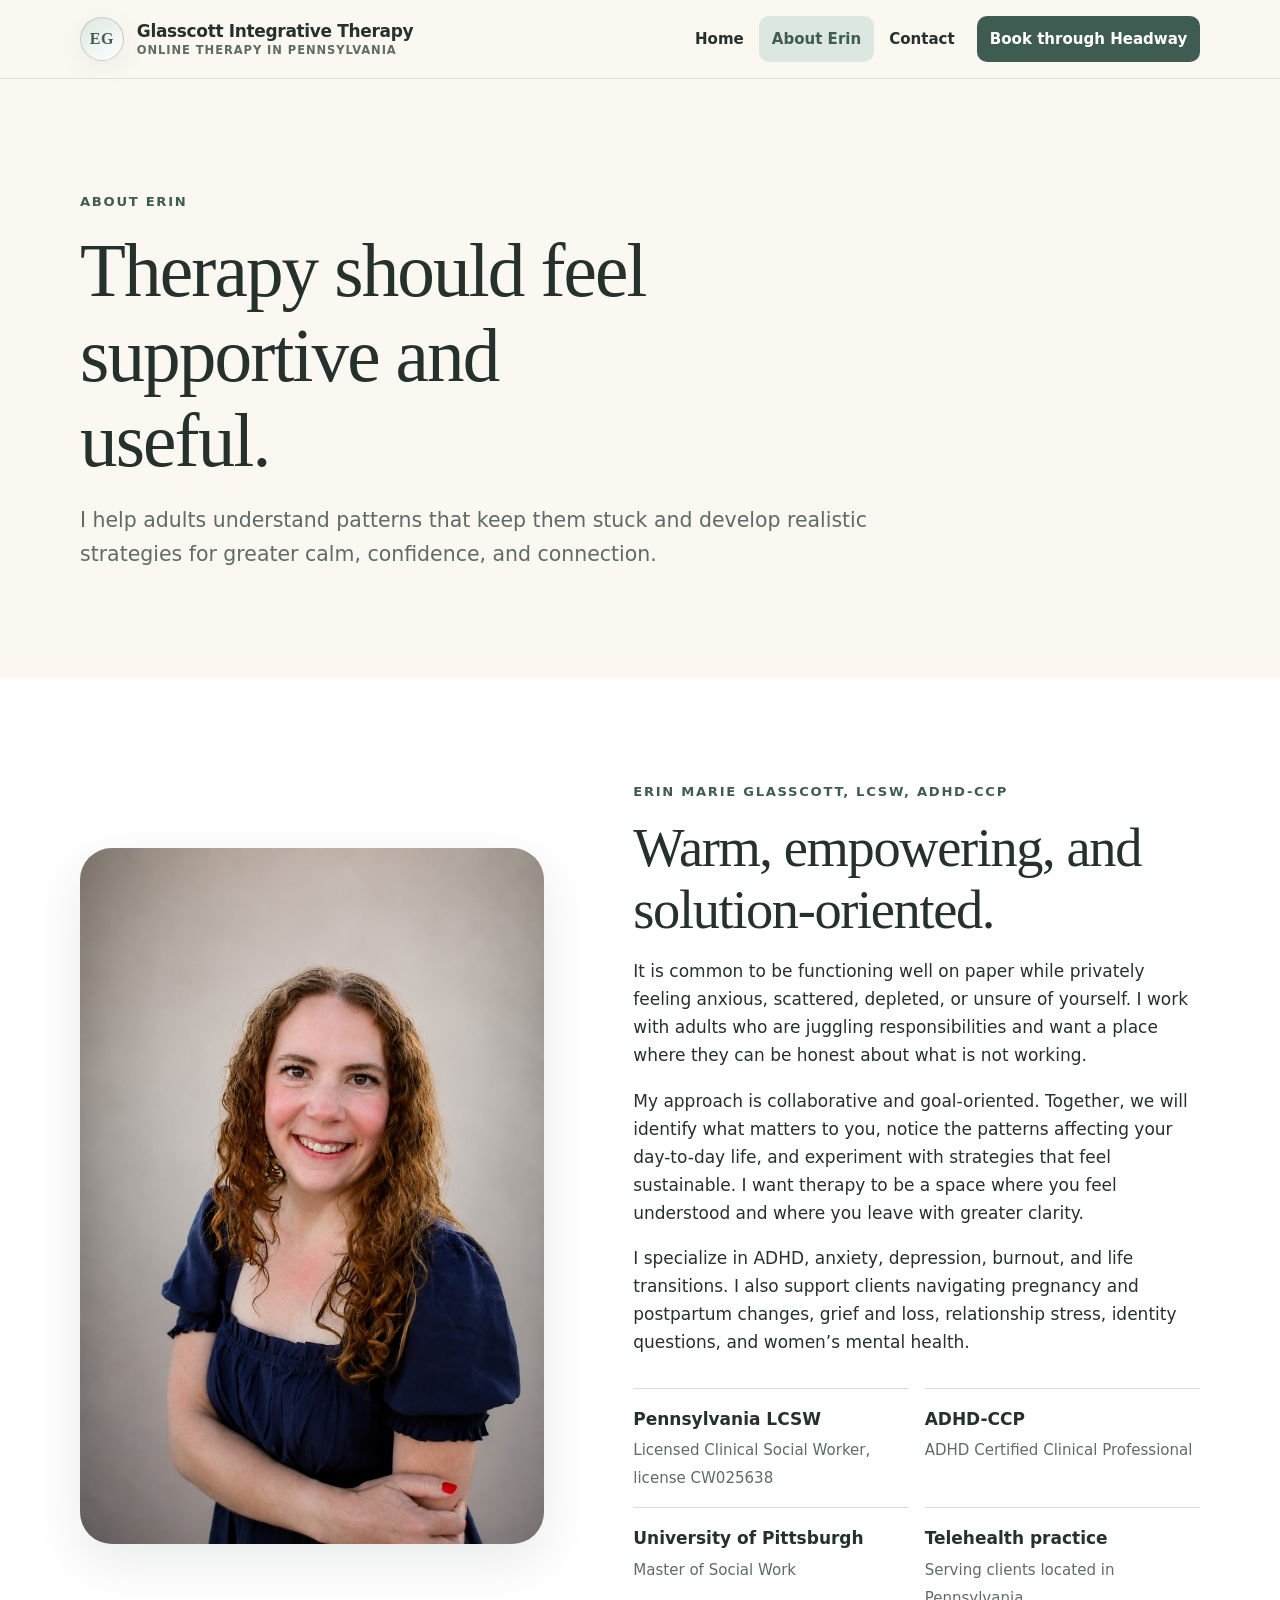
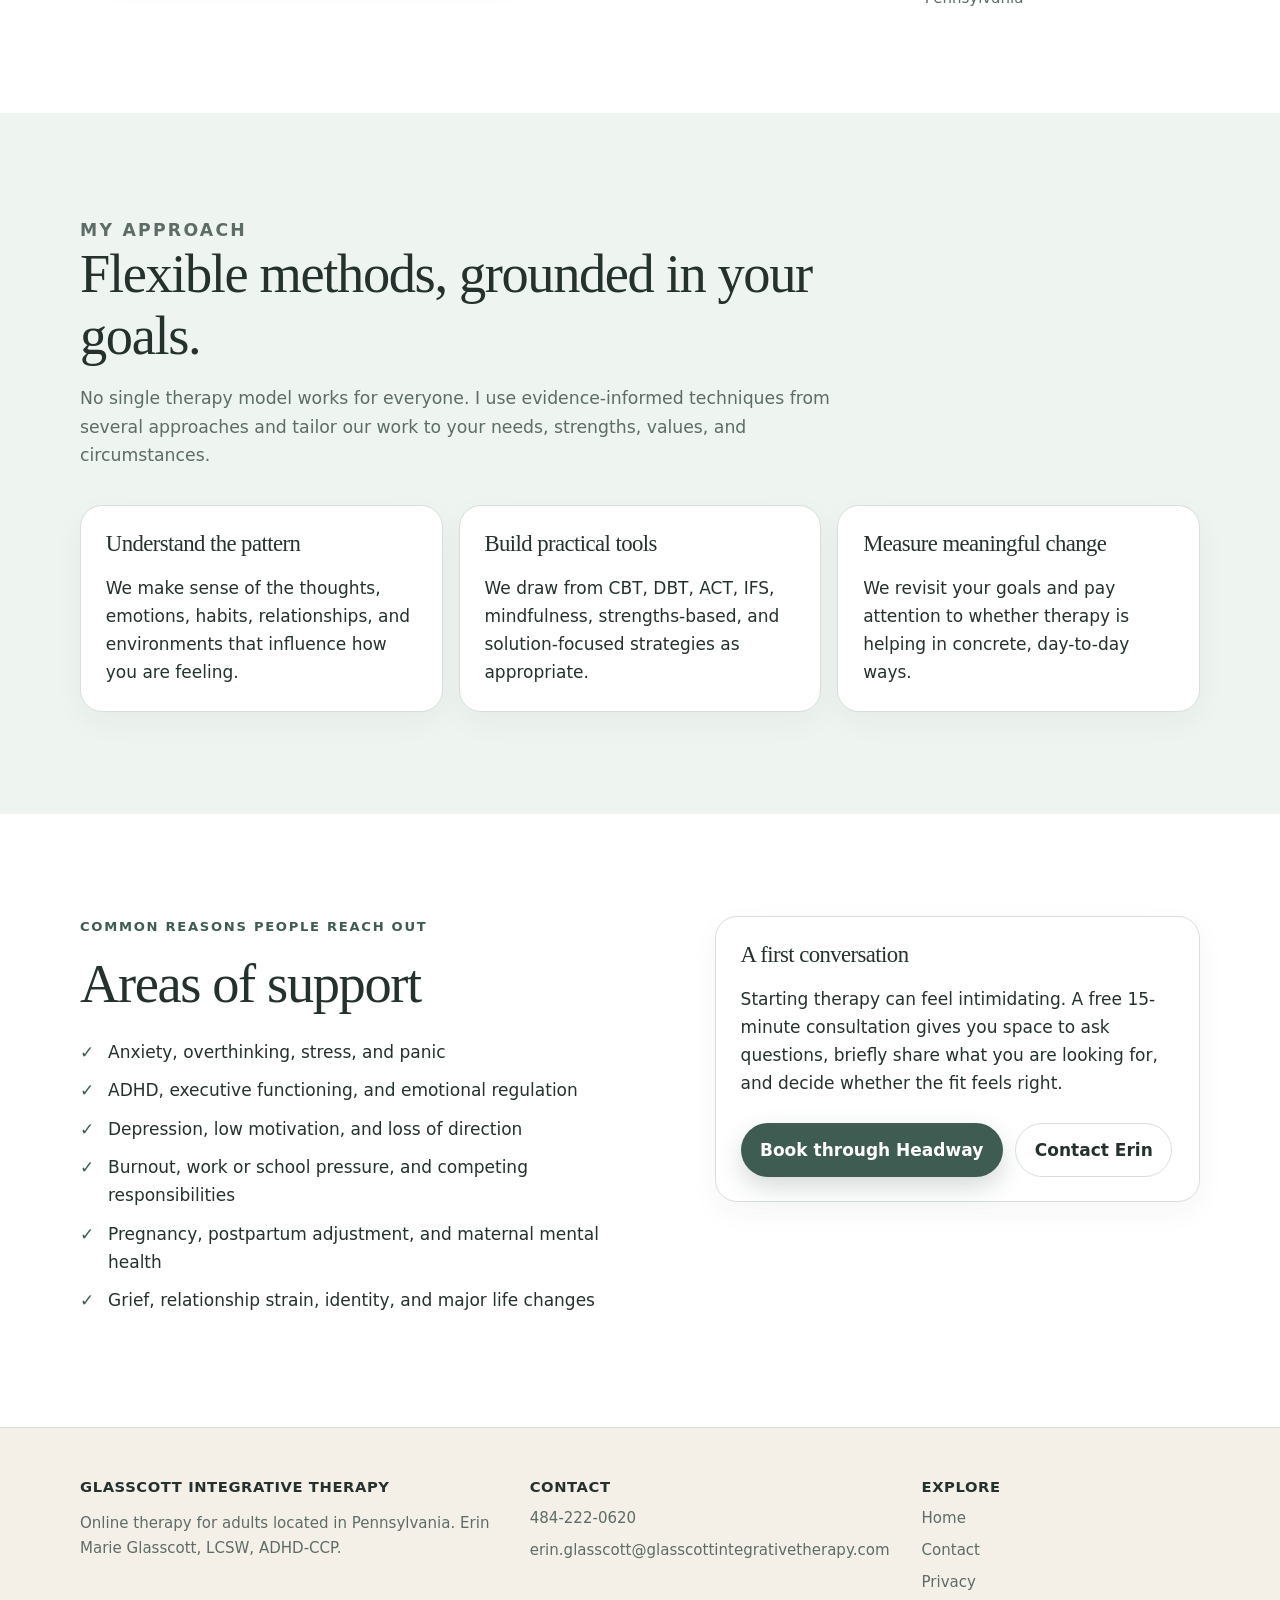
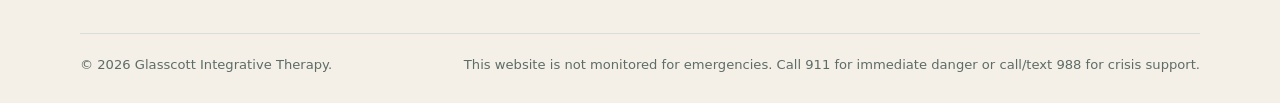
==== about.html @ 0ad933f8 "Add headshot to About page" ====
<!doctype html>
<html lang="en">
<head>
  <meta charset="utf-8">
  <meta name="viewport" content="width=device-width, initial-scale=1">
  <title>About Erin Glasscott, LCSW | Glasscott Integrative Therapy</title>
  <meta name="description" content="Learn about Erin Marie Glasscott, LCSW, ADHD-CCP, and her warm, collaborative approach to online therapy for adults in Pennsylvania.">
  <meta name="theme-color" content="#3f5c52">
  <link rel="canonical" href="https://glasscottintegrativetherapy.com/about.html">
  <link rel="icon" href="favicon.svg" type="image/svg+xml">
  <link rel="stylesheet" href="styles.css">
</head>
<body>
  <a class="skip-link" href="#main">Skip to main content</a>

  <header class="site-header">
    <div class="container nav-wrap">
      <a class="brand" href="index.html" aria-label="Glasscott Integrative Therapy home">
        <span class="brand-mark" aria-hidden="true">EG</span>
        <span class="brand-text">Glasscott Integrative Therapy<small>Online therapy in Pennsylvania</small></span>
      </a>
      <button class="nav-toggle" type="button" aria-expanded="false" aria-controls="site-nav">Menu</button>
      <nav class="site-nav" id="site-nav" aria-label="Main navigation">
        <a href="index.html">Home</a>
        <a href="about.html" aria-current="page">About Erin</a>
        <a href="contact.html">Contact</a>
        <a class="nav-cta" href="https://care.headway.co/providers/erin-glasscott" target="_blank" rel="noopener">Book through Headway</a>
      </nav>
    </div>
  </header>

  <main id="main">
    <section class="page-hero">
      <div class="container">
        <p class="eyebrow">About Erin</p>
        <h1>Therapy should feel supportive and useful.</h1>
        <p class="lead">I help adults understand patterns that keep them stuck and develop realistic strategies for greater calm, confidence, and connection.</p>
      </div>
    </section>

    <section class="section section-white">
      <div class="container split">
        <div class="portrait-placeholder">
  <img src="erin-headshot.jpg" alt="Erin Glasscott, licensed clinical social worker">
</div>
        <div class="bio-copy">
          <p class="eyebrow">Erin Marie Glasscott, LCSW, ADHD-CCP</p>
          <h2>Warm, empowering, and solution-oriented.</h2>
          <p>It is common to be functioning well on paper while privately feeling anxious, scattered, depleted, or unsure of yourself. I work with adults who are juggling responsibilities and want a place where they can be honest about what is not working.</p>
          <p>My approach is collaborative and goal-oriented. Together, we will identify what matters to you, notice the patterns affecting your day-to-day life, and experiment with strategies that feel sustainable. I want therapy to be a space where you feel understood and where you leave with greater clarity.</p>
          <p>I specialize in ADHD, anxiety, depression, burnout, and life transitions. I also support clients navigating pregnancy and postpartum changes, grief and loss, relationship stress, identity questions, and women’s mental health.</p>

          <div class="credentials" aria-label="Credentials">
            <div class="credential">
              <strong>Pennsylvania LCSW</strong>
              <span>Licensed Clinical Social Worker, license CW025638</span>
            </div>
            <div class="credential">
              <strong>ADHD-CCP</strong>
              <span>ADHD Certified Clinical Professional</span>
            </div>
            <div class="credential">
              <strong>University of Pittsburgh</strong>
              <span>Master of Social Work</span>
            </div>
            <div class="credential">
              <strong>Telehealth practice</strong>
              <span>Serving clients located in Pennsylvania</span>
            </div>
          </div>
        </div>
      </div>
    </section>

    <section class="section section-sage">
      <div class="container">
        <div class="section-heading">
          <p class="eyebrow">My approach</p>
          <h2>Flexible methods, grounded in your goals.</h2>
          <p>No single therapy model works for everyone. I use evidence-informed techniques from several approaches and tailor our work to your needs, strengths, values, and circumstances.</p>
        </div>
        <div class="card-grid">
          <article class="card">
            <h3>Understand the pattern</h3>
            <p>We make sense of the thoughts, emotions, habits, relationships, and environments that influence how you are feeling.</p>
          </article>
          <article class="card">
            <h3>Build practical tools</h3>
            <p>We draw from CBT, DBT, ACT, IFS, mindfulness, strengths-based, and solution-focused strategies as appropriate.</p>
          </article>
          <article class="card">
            <h3>Measure meaningful change</h3>
            <p>We revisit your goals and pay attention to whether therapy is helping in concrete, day-to-day ways.</p>
          </article>
        </div>
      </div>
    </section>

    <section class="section section-white">
      <div class="container contact-grid">
        <div>
          <p class="eyebrow">Common reasons people reach out</p>
          <h2>Areas of support</h2>
          <ul class="check-list">
            <li>Anxiety, overthinking, stress, and panic</li>
            <li>ADHD, executive functioning, and emotional regulation</li>
            <li>Depression, low motivation, and loss of direction</li>
            <li>Burnout, work or school pressure, and competing responsibilities</li>
            <li>Pregnancy, postpartum adjustment, and maternal mental health</li>
            <li>Grief, relationship strain, identity, and major life changes</li>
          </ul>
        </div>
        <div class="card">
          <h3>A first conversation</h3>
          <p>Starting therapy can feel intimidating. A free 15-minute consultation gives you space to ask questions, briefly share what you are looking for, and decide whether the fit feels right.</p>
          <div class="button-row">
            <a class="button button-primary" href="https://care.headway.co/providers/erin-glasscott" target="_blank" rel="noopener">Book through Headway</a>
            <a class="button button-secondary" href="contact.html">Contact Erin</a>
          </div>
        </div>
      </div>
    </section>
  </main>

  <footer class="site-footer">
    <div class="container">
      <div class="footer-grid">
        <div>
          <h2>Glasscott Integrative Therapy</h2>
          <p>Online therapy for adults located in Pennsylvania. Erin Marie Glasscott, LCSW, ADHD-CCP.</p>
        </div>
        <div>
          <h3>Contact</h3>
          <div class="footer-links">
            <a href="tel:+14842220620">484-222-0620</a>
            <a href="mailto:erin.glasscott@glasscottintegrativetherapy.com">erin.glasscott@glasscottintegrativetherapy.com</a>
          </div>
        </div>
        <div>
          <h3>Explore</h3>
          <div class="footer-links">
            <a href="index.html">Home</a>
            <a href="contact.html">Contact</a>
            <a href="privacy.html">Privacy</a>
          </div>
        </div>
      </div>
      <div class="footer-bottom">
        <span>© <span data-current-year></span> Glasscott Integrative Therapy.</span>
        <span>This website is not monitored for emergencies. Call 911 for immediate danger or call/text 988 for crisis support.</span>
      </div>
    </div>
  </footer>

  <script src="script.js"></script>
</body>
</html>
---- styles.css ----
:root {
  --ink: #24312d;
  --muted: #5d6c66;
  --sage: #5e786e;
  --sage-dark: #3f5c52;
  --sage-light: #dce7e1;
  --cream: #fbf8f1;
  --paper: #ffffff;
  --sand: #e9dfcf;
  --gold: #a57a45;
  --line: #d8dfdb;
  --shadow: 0 18px 50px rgba(36, 49, 45, 0.10);
  --radius: 22px;
  --max-width: 1120px;
}

* {
  box-sizing: border-box;
}

html {
  scroll-behavior: smooth;
}

body {
  margin: 0;
  color: var(--ink);
  background: var(--cream);
  font-family: Inter, ui-sans-serif, system-ui, -apple-system, BlinkMacSystemFont, "Segoe UI", sans-serif;
  font-size: 17px;
  line-height: 1.65;
}

img {
  display: block;
  max-width: 100%;
}

a {
  color: var(--sage-dark);
  text-underline-offset: 0.2em;
}

a:hover {
  color: var(--gold);
}

button,
a {
  -webkit-tap-highlight-color: transparent;
}

.skip-link {
  position: absolute;
  top: -100px;
  left: 1rem;
  z-index: 1000;
  padding: 0.75rem 1rem;
  border-radius: 10px;
  background: var(--ink);
  color: white;
}

.skip-link:focus {
  top: 1rem;
}

.container {
  width: min(calc(100% - 2rem), var(--max-width));
  margin-inline: auto;
}

.site-header {
  position: sticky;
  top: 0;
  z-index: 50;
  border-bottom: 1px solid rgba(216, 223, 219, 0.9);
  background: rgba(251, 248, 241, 0.94);
  backdrop-filter: blur(14px);
}

.nav-wrap {
  min-height: 78px;
  display: flex;
  align-items: center;
  justify-content: space-between;
  gap: 1rem;
}

.brand {
  display: inline-flex;
  align-items: center;
  gap: 0.8rem;
  color: var(--ink);
  font-weight: 750;
  text-decoration: none;
  letter-spacing: -0.02em;
}

.brand-mark {
  width: 44px;
  height: 44px;
  display: grid;
  place-items: center;
  border: 1px solid rgba(63, 92, 82, 0.25);
  border-radius: 50%;
  background: linear-gradient(145deg, var(--sage-light), var(--paper));
  color: var(--sage-dark);
  font-family: Georgia, "Times New Roman", serif;
  font-size: 1rem;
  letter-spacing: 0.04em;
  box-shadow: 0 7px 24px rgba(63, 92, 82, 0.08);
}

.brand-text {
  line-height: 1.12;
}

.brand-text small {
  display: block;
  margin-top: 0.18rem;
  color: var(--muted);
  font-size: 0.72rem;
  font-weight: 600;
  letter-spacing: 0.08em;
  text-transform: uppercase;
}

.nav-toggle {
  display: none;
  border: 1px solid var(--line);
  border-radius: 12px;
  padding: 0.55rem 0.75rem;
  background: var(--paper);
  color: var(--ink);
  font: inherit;
  font-weight: 700;
  cursor: pointer;
}

.site-nav {
  display: flex;
  align-items: center;
  gap: 0.15rem;
}

.site-nav a {
  padding: 0.65rem 0.8rem;
  border-radius: 10px;
  color: var(--ink);
  font-size: 0.94rem;
  font-weight: 700;
  text-decoration: none;
}

.site-nav a:hover,
.site-nav a[aria-current="page"] {
  background: var(--sage-light);
  color: var(--sage-dark);
}

.site-nav .nav-cta {
  margin-left: 0.45rem;
  background: var(--sage-dark);
  color: white;
}

.site-nav .nav-cta:hover {
  background: var(--ink);
  color: white;
}

.hero {
  position: relative;
  overflow: hidden;
  padding: clamp(4.5rem, 10vw, 8rem) 0;
}

.hero::before,
.hero::after {
  content: "";
  position: absolute;
  border-radius: 999px;
  filter: blur(4px);
  pointer-events: none;
}

.hero::before {
  width: 34rem;
  height: 34rem;
  top: -18rem;
  right: -8rem;
  background: rgba(220, 231, 225, 0.82);
}

.hero::after {
  width: 21rem;
  height: 21rem;
  bottom: -12rem;
  left: -10rem;
  background: rgba(233, 223, 207, 0.72);
}

.hero-grid {
  position: relative;
  z-index: 1;
  display: grid;
  grid-template-columns: 1.25fr 0.75fr;
  gap: clamp(2rem, 6vw, 5rem);
  align-items: center;
}

.eyebrow {
  margin: 0 0 1rem;
  color: var(--sage-dark);
  font-size: 0.82rem;
  font-weight: 800;
  letter-spacing: 0.13em;
  text-transform: uppercase;
}

h1,
h2,
h3 {
  margin-top: 0;
  font-family: Georgia, "Times New Roman", serif;
  font-weight: 500;
  line-height: 1.13;
  letter-spacing: -0.025em;
}

h1 {
  margin-bottom: 1.3rem;
  font-size: clamp(2.75rem, 7vw, 5.4rem);
  max-width: 12ch;
}

h2 {
  margin-bottom: 1rem;
  font-size: clamp(2rem, 4.5vw, 3.4rem);
}

h3 {
  margin-bottom: 0.55rem;
  font-size: 1.42rem;
}

.lead {
  max-width: 62ch;
  margin: 0 0 1.65rem;
  color: var(--muted);
  font-size: clamp(1.08rem, 2.1vw, 1.28rem);
}

.button-row {
  display: flex;
  flex-wrap: wrap;
  gap: 0.8rem;
  margin-top: 1.65rem;
}

.button {
  display: inline-flex;
  align-items: center;
  justify-content: center;
  gap: 0.45rem;
  min-height: 48px;
  padding: 0.72rem 1.15rem;
  border: 1px solid transparent;
  border-radius: 999px;
  font-weight: 800;
  text-decoration: none;
  transition: transform 160ms ease, box-shadow 160ms ease, background 160ms ease;
}

.button:hover {
  transform: translateY(-2px);
}

.button-primary {
  background: var(--sage-dark);
  color: white;
  box-shadow: 0 10px 24px rgba(63, 92, 82, 0.22);
}

.button-primary:hover {
  background: var(--ink);
  color: white;
}

.button-secondary {
  border-color: var(--line);
  background: var(--paper);
  color: var(--ink);
}

.button-secondary:hover {
  border-color: var(--sage);
  color: var(--sage-dark);
  box-shadow: 0 10px 25px rgba(36, 49, 45, 0.08);
}

.hero-card {
  position: relative;
  min-height: 440px;
  display: grid;
  align-content: end;
  overflow: hidden;
  border: 1px solid rgba(94, 120, 110, 0.18);
  border-radius: 34px;
  padding: 2rem;
  background:
    radial-gradient(circle at 72% 24%, rgba(255,255,255,0.92) 0 8%, transparent 9%),
    radial-gradient(circle at 24% 30%, rgba(255,255,255,0.7) 0 4%, transparent 5%),
    linear-gradient(155deg, #dce7e1 0%, #f5f0e6 60%, #e2d3bf 100%);
  box-shadow: var(--shadow);
}

.hero-card::before {
  content: "";
  position: absolute;
  width: 220px;
  height: 340px;
  right: -35px;
  bottom: -32px;
  border: 2px solid rgba(63, 92, 82, 0.30);
  border-radius: 55% 45% 50% 50% / 40% 60% 40% 60%;
  transform: rotate(-13deg);
}

.hero-card::after {
  content: "";
  position: absolute;
  width: 120px;
  height: 260px;
  right: 54px;
  bottom: -45px;
  border-left: 3px solid rgba(63, 92, 82, 0.36);
  border-radius: 50%;
  transform: rotate(20deg);
}

.hero-card-content {
  position: relative;
  z-index: 1;
  max-width: 23rem;
  border: 1px solid rgba(255,255,255,0.58);
  border-radius: 18px;
  padding: 1.25rem;
  background: rgba(255,255,255,0.76);
  backdrop-filter: blur(12px);
}

.hero-card-content strong {
  display: block;
  margin-bottom: 0.25rem;
  font-family: Georgia, "Times New Roman", serif;
  font-size: 1.42rem;
  font-weight: 500;
}

.hero-card-content span {
  color: var(--muted);
}

.trust-strip {
  border-block: 1px solid var(--line);
  background: var(--paper);
}

.trust-grid {
  display: grid;
  grid-template-columns: repeat(4, 1fr);
}

.trust-item {
  padding: 1.4rem 1rem;
  text-align: center;
}

.trust-item + .trust-item {
  border-left: 1px solid var(--line);
}

.trust-item strong {
  display: block;
  color: var(--sage-dark);
  font-size: 1rem;
}

.trust-item span {
  color: var(--muted);
  font-size: 0.88rem;
}

.section {
  padding: clamp(4.2rem, 8vw, 7rem) 0;
}

.section-white {
  background: var(--paper);
}

.section-sage {
  background: #eef4f0;
}

.section-heading {
  max-width: 760px;
  margin-bottom: 2.2rem;
}

.section-heading p {
  margin-bottom: 0;
  color: var(--muted);
  font-size: 1.08rem;
}

.card-grid {
  display: grid;
  grid-template-columns: repeat(3, 1fr);
  gap: 1rem;
}

.card {
  border: 1px solid var(--line);
  border-radius: var(--radius);
  padding: 1.55rem;
  background: var(--paper);
  box-shadow: 0 10px 30px rgba(36, 49, 45, 0.045);
}

.card p:last-child {
  margin-bottom: 0;
}

.card-number {
  width: 42px;
  height: 42px;
  display: grid;
  place-items: center;
  margin-bottom: 1.15rem;
  border-radius: 50%;
  background: var(--sage-light);
  color: var(--sage-dark);
  font-weight: 900;
}

.split {
  display: grid;
  grid-template-columns: 0.9fr 1.1fr;
  gap: clamp(2rem, 7vw, 6rem);
  align-items: center;
}

.portrait-placeholder {
  min-height: 520px;
  display: grid;
  place-items: center;
  overflow: hidden;
  border-radius: 32px;
  background:
    linear-gradient(135deg, rgba(255,255,255,0.7), transparent 46%),
    linear-gradient(155deg, var(--sage-light), var(--sand));
  box-shadow: var(--shadow);
}

.portrait-monogram {
  width: 190px;
  height: 190px;
  display: grid;
  place-items: center;
  border: 1px solid rgba(63, 92, 82, 0.25);
  border-radius: 50%;
  background: rgba(255,255,255,0.62);
  color: var(--sage-dark);
  font-family: Georgia, "Times New Roman", serif;
  font-size: 4.2rem;
  box-shadow: 0 18px 48px rgba(36,49,45,0.10);
}

.check-list {
  margin: 1.4rem 0 0;
  padding: 0;
  list-style: none;
}

.check-list li {
  position: relative;
  margin: 0.65rem 0;
  padding-left: 1.75rem;
}

.check-list li::before {
  content: "✓";
  position: absolute;
  left: 0;
  top: 0;
  color: var(--sage-dark);
  font-weight: 900;
}

.quote-block {
  border-left: 4px solid var(--gold);
  padding: 0.2rem 0 0.2rem 1.35rem;
  color: var(--ink);
  font-family: Georgia, "Times New Roman", serif;
  font-size: clamp(1.3rem, 2.8vw, 1.85rem);
  line-height: 1.45;
}

.cta-panel {
  display: grid;
  grid-template-columns: 1.2fr 0.8fr;
  gap: 2rem;
  align-items: center;
  border-radius: 32px;
  padding: clamp(2rem, 5vw, 4rem);
  background: var(--sage-dark);
  color: white;
  box-shadow: var(--shadow);
}

.cta-panel h2,
.cta-panel p {
  color: white;
}

.cta-panel p {
  margin-bottom: 0;
  opacity: 0.84;
}

.cta-panel .button-primary {
  background: white;
  color: var(--sage-dark);
}

.cta-panel .button-primary:hover {
  background: var(--cream);
  color: var(--ink);
}

.cta-actions {
  display: flex;
  flex-wrap: wrap;
  justify-content: flex-end;
  gap: 0.75rem;
}

.page-hero {
  padding: clamp(4rem, 9vw, 7rem) 0 clamp(3rem, 7vw, 5rem);
}

.page-hero h1 {
  max-width: 16ch;
  font-size: clamp(2.7rem, 6vw, 4.7rem);
}

.page-hero .lead {
  max-width: 68ch;
}

.bio-copy p {
  margin-top: 0;
}

.credentials {
  display: grid;
  grid-template-columns: repeat(2, 1fr);
  gap: 1rem;
  margin-top: 2rem;
}

.credential {
  border-top: 1px solid var(--line);
  padding-top: 1rem;
}

.credential strong {
  display: block;
  margin-bottom: 0.15rem;
}

.credential span {
  color: var(--muted);
  font-size: 0.94rem;
}

.contact-grid {
  display: grid;
  grid-template-columns: 1fr 0.85fr;
  gap: clamp(1.2rem, 5vw, 4rem);
  align-items: start;
}

.contact-card {
  border: 1px solid var(--line);
  border-radius: 28px;
  padding: clamp(1.4rem, 4vw, 2.5rem);
  background: var(--paper);
  box-shadow: var(--shadow);
}

.contact-method {
  display: grid;
  grid-template-columns: 46px 1fr;
  gap: 0.9rem;
  align-items: start;
  padding: 1.1rem 0;
}

.contact-method + .contact-method {
  border-top: 1px solid var(--line);
}

.contact-icon {
  width: 46px;
  height: 46px;
  display: grid;
  place-items: center;
  border-radius: 50%;
  background: var(--sage-light);
  color: var(--sage-dark);
  font-weight: 900;
}

.contact-method h3 {
  margin-bottom: 0.15rem;
  font-family: inherit;
  font-size: 1.06rem;
  font-weight: 850;
  letter-spacing: 0;
}

.contact-method p {
  margin: 0;
  color: var(--muted);
}

.notice {
  border: 1px solid #dacbb6;
  border-radius: 18px;
  padding: 1.15rem 1.25rem;
  background: #fffaf1;
}

.notice strong {
  display: block;
  margin-bottom: 0.25rem;
}

.notice p {
  margin: 0;
  color: #665c4e;
}

.faq {
  border-top: 1px solid var(--line);
}

details {
  border-bottom: 1px solid var(--line);
  padding: 1.05rem 0;
}

summary {
  cursor: pointer;
  color: var(--ink);
  font-weight: 800;
}

details p {
  margin: 0.75rem 0 0;
  color: var(--muted);
}

.legal-copy {
  max-width: 780px;
}

.legal-copy h2 {
  margin-top: 2.3rem;
  font-size: 1.8rem;
}

.site-footer {
  border-top: 1px solid var(--line);
  padding: 3.2rem 0 1.7rem;
  background: #f4f0e8;
}

.footer-grid {
  display: grid;
  grid-template-columns: 1.2fr 0.8fr 0.8fr;
  gap: 2rem;
}

.footer-grid h2,
.footer-grid h3 {
  margin-bottom: 0.65rem;
  font-family: inherit;
  font-size: 0.92rem;
  font-weight: 850;
  letter-spacing: 0.04em;
  text-transform: uppercase;
}

.footer-grid p,
.footer-grid a {
  color: var(--muted);
  font-size: 0.94rem;
}

.footer-links {
  display: grid;
  gap: 0.45rem;
}

.footer-links a {
  text-decoration: none;
}

.footer-links a:hover {
  color: var(--sage-dark);
}

.footer-bottom {
  display: flex;
  flex-wrap: wrap;
  justify-content: space-between;
  gap: 1rem;
  margin-top: 2.4rem;
  border-top: 1px solid var(--line);
  padding-top: 1.25rem;
  color: var(--muted);
  font-size: 0.82rem;
}

@media (max-width: 860px) {
  .nav-toggle {
    display: inline-flex;
  }

  .site-nav {
    position: absolute;
    top: calc(100% + 1px);
    left: 0;
    right: 0;
    display: none;
    flex-direction: column;
    align-items: stretch;
    gap: 0.15rem;
    border-bottom: 1px solid var(--line);
    padding: 0.75rem 1rem 1rem;
    background: var(--cream);
    box-shadow: 0 16px 30px rgba(36,49,45,0.08);
  }

  .site-nav.is-open {
    display: flex;
  }

  .site-nav a {
    text-align: center;
  }

  .site-nav .nav-cta {
    margin-left: 0;
  }

  .hero-grid,
  .split,
  .contact-grid,
  .cta-panel,
  .footer-grid {
    grid-template-columns: 1fr;
  }

  .hero-card {
    min-height: 360px;
  }

  .card-grid {
    grid-template-columns: 1fr;
  }

  .trust-grid {
    grid-template-columns: repeat(2, 1fr);
  }

  .trust-item:nth-child(3) {
    border-left: 0;
    border-top: 1px solid var(--line);
  }

  .trust-item:nth-child(4) {
    border-top: 1px solid var(--line);
  }

  .cta-actions {
    justify-content: flex-start;
  }
}

@media (max-width: 560px) {
  body {
    font-size: 16px;
  }

  .brand-text {
    font-size: 0.88rem;
  }

  .brand-text small {
    font-size: 0.64rem;
  }

  .hero {
    padding-top: 3.5rem;
  }

  .hero-card {
    min-height: 310px;
    padding: 1.15rem;
  }

  .credentials,
  .trust-grid {
    grid-template-columns: 1fr;
  }

  .trust-item + .trust-item,
  .trust-item:nth-child(3),
  .trust-item:nth-child(4) {
    border-left: 0;
    border-top: 1px solid var(--line);
  }

  .button-row,
  .cta-actions {
    flex-direction: column;
  }

  .button {
    width: 100%;
  }
}

@media (prefers-reduced-motion: reduce) {
  html {
    scroll-behavior: auto;
  }

  *,
  *::before,
  *::after {
    transition-duration: 0.01ms !important;
    animation-duration: 0.01ms !important;
    animation-iteration-count: 1 !important;
  }
}
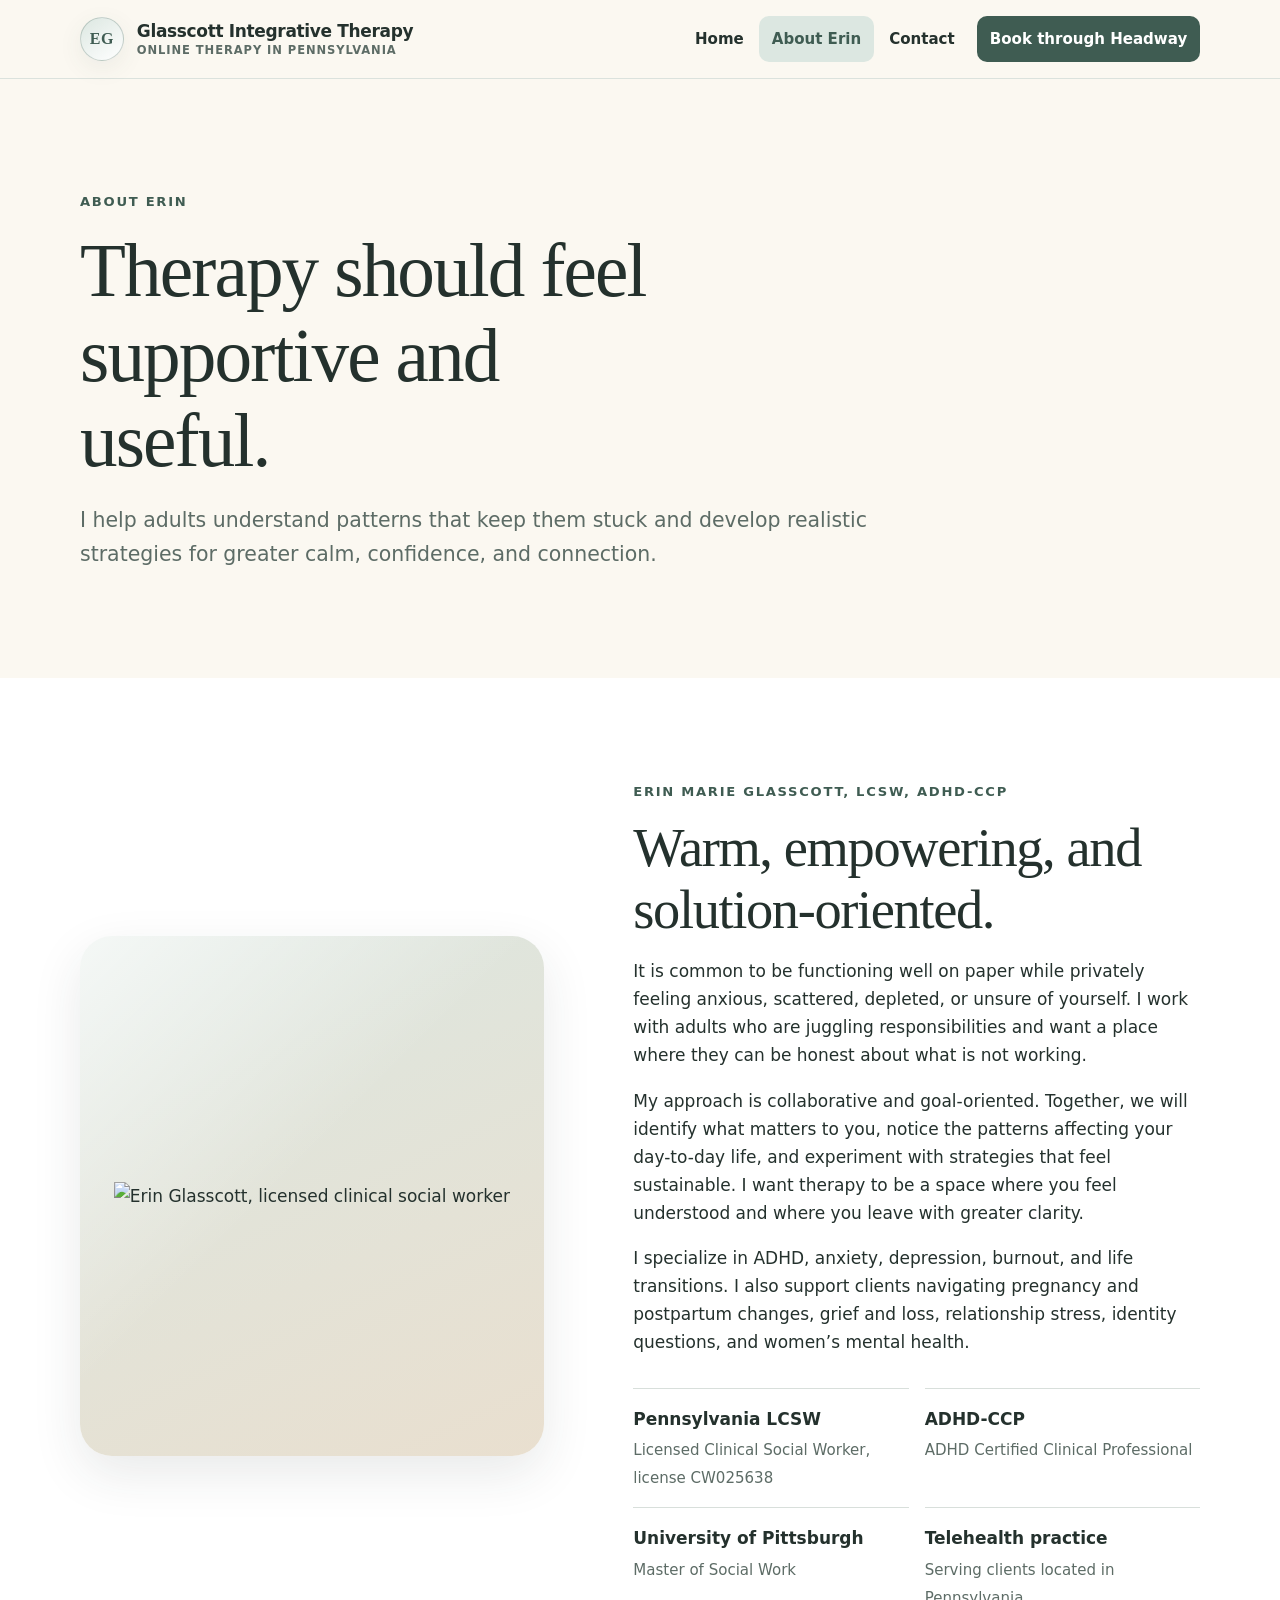
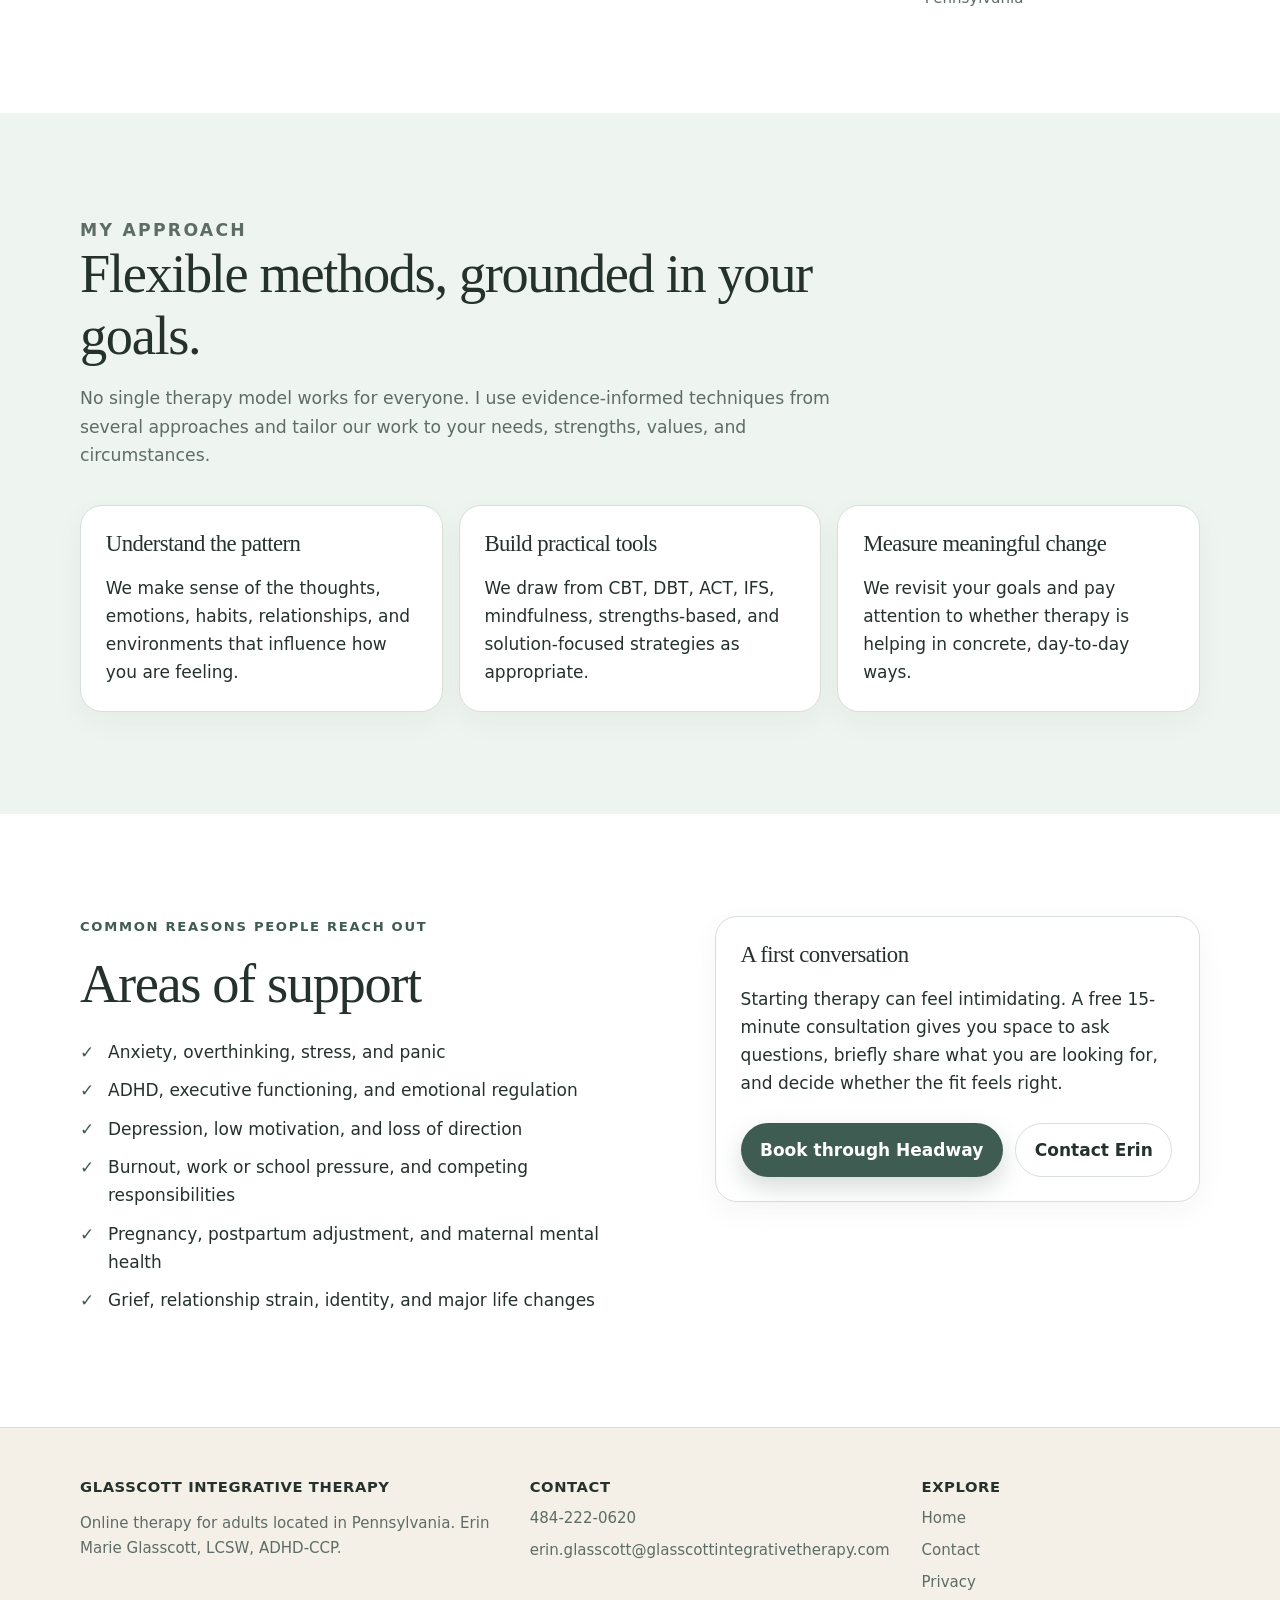
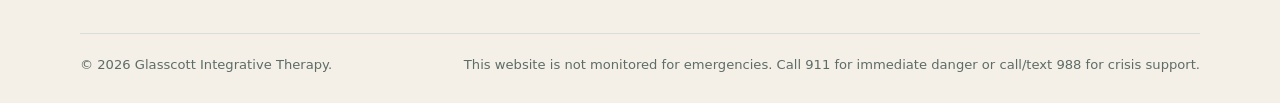
==== commit 6d6f64d4: "Add headshot to About page" ====
--- a/about.html
+++ b/about.html
@@ -40,8 +40,8 @@
 
     <section class="section section-white">
       <div class="container split">
-        <div class="portrait-placeholder">
-  <img src="erin-headshot.jpg" alt="Erin Glasscott, licensed clinical social worker">
+       <div class="portrait-placeholder">
+  <img src="erin-headshot2.jpg" alt="Erin Glasscott, licensed clinical social worker">
 </div>
         <div class="bio-copy">
           <p class="eyebrow">Erin Marie Glasscott, LCSW, ADHD-CCP</p>
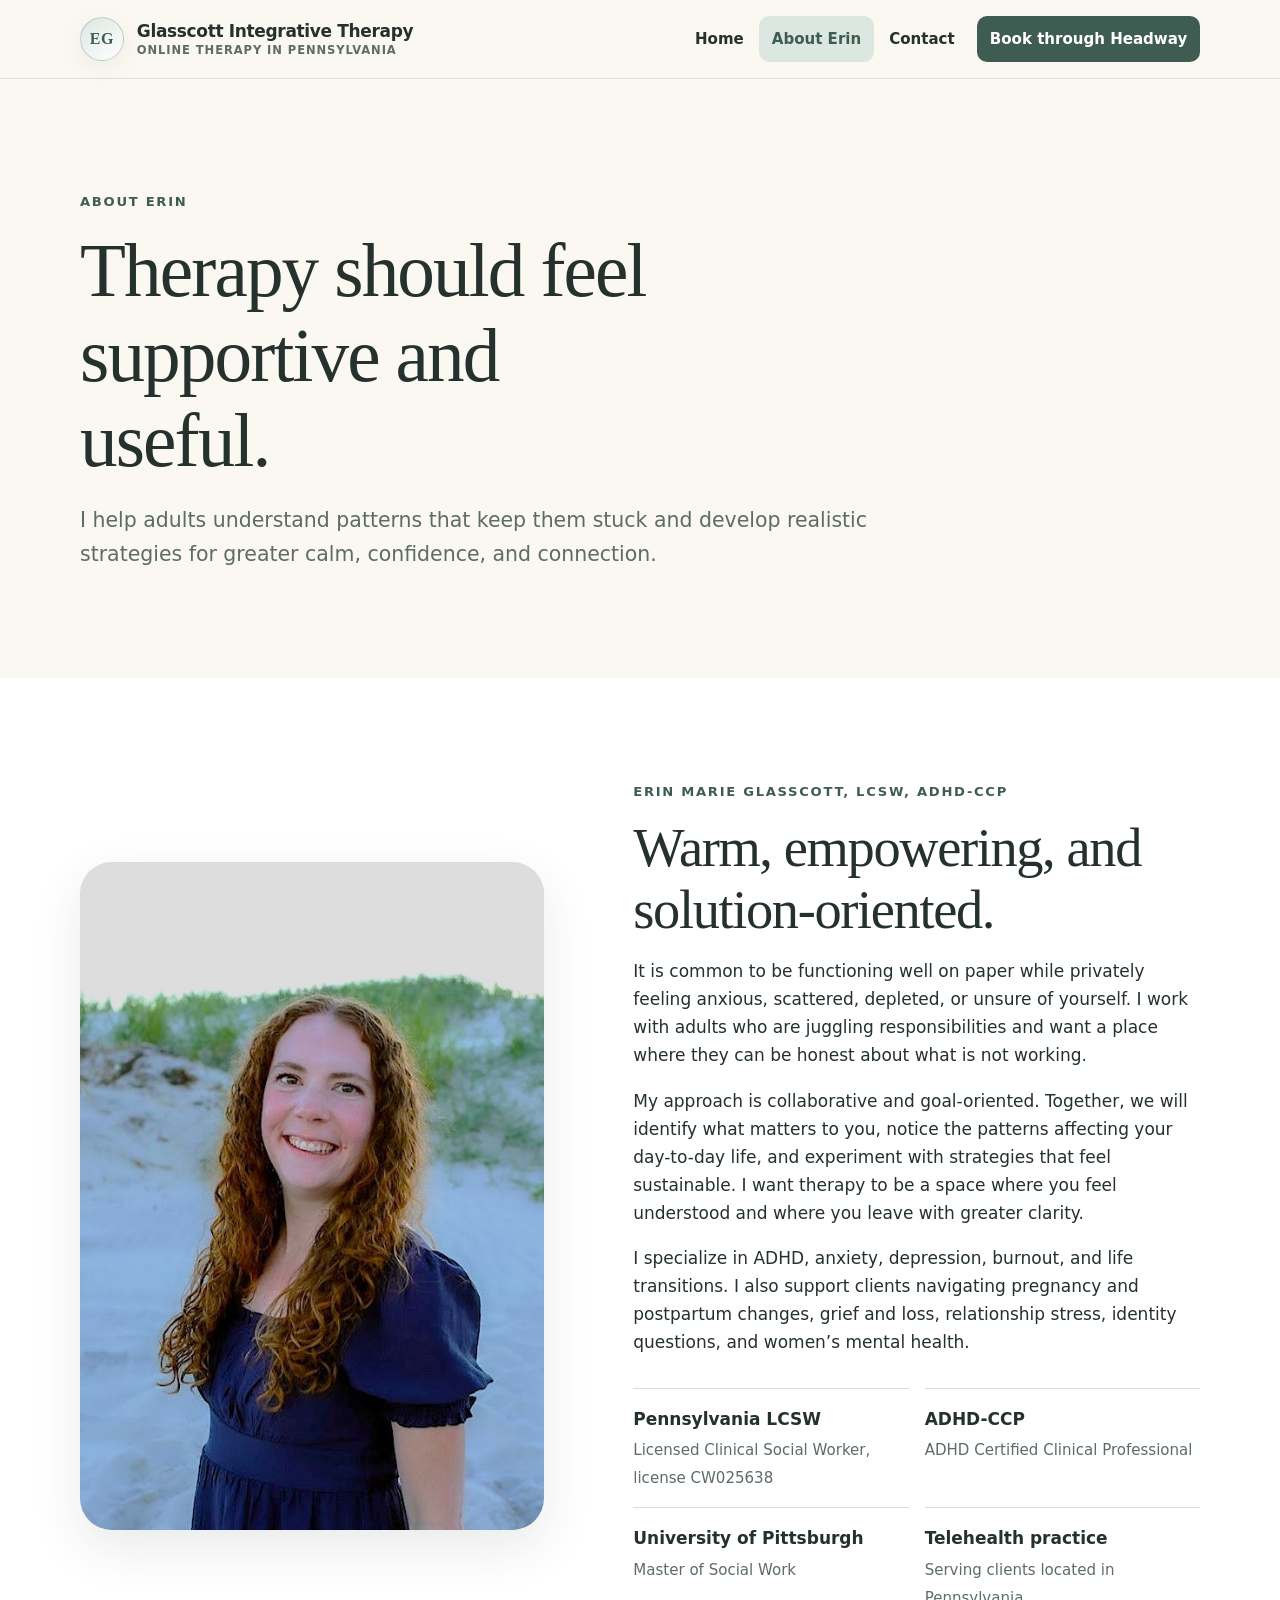
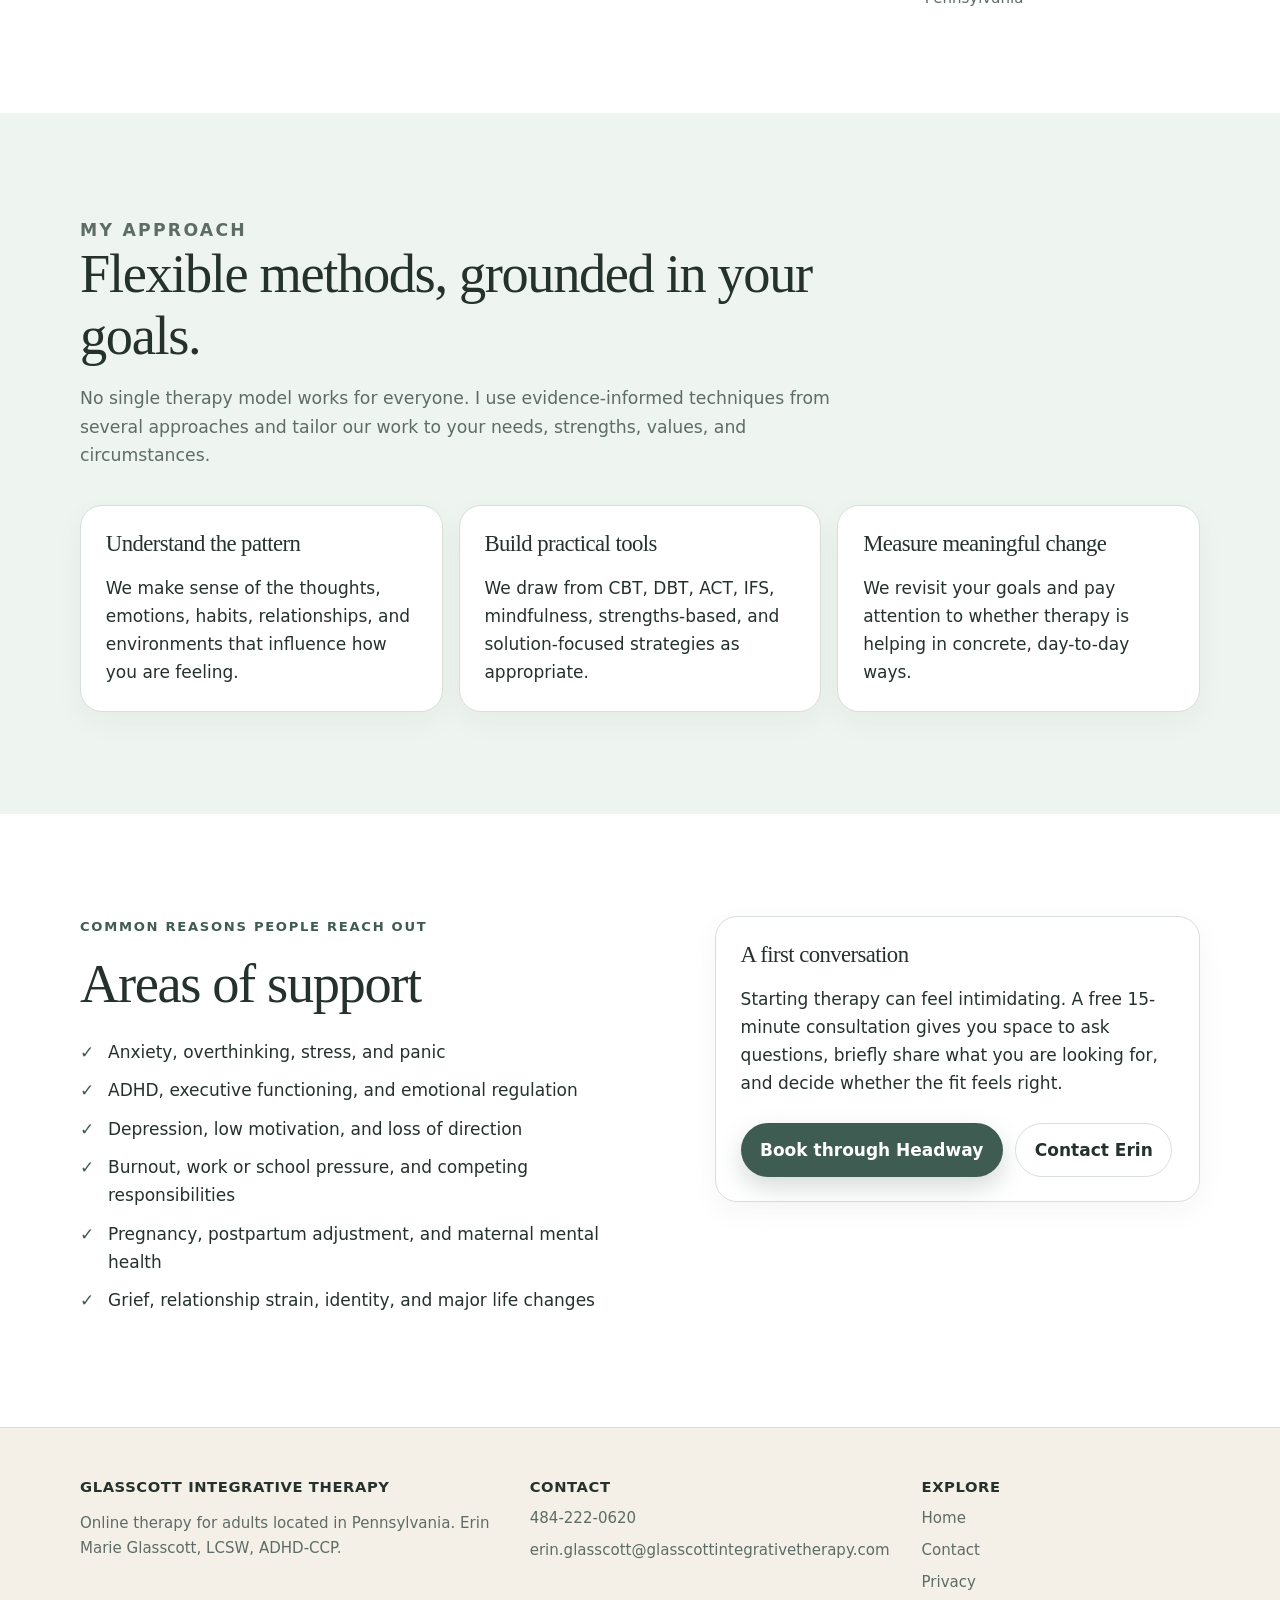
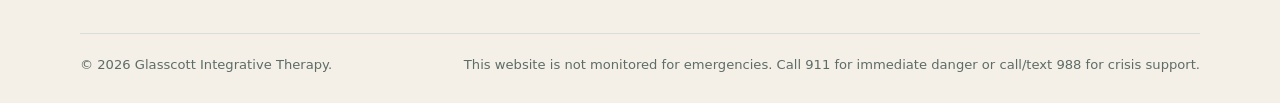
==== commit a13145fc: "Fix image tag indentation in about.html" ====
--- a/about.html
+++ b/about.html
@@ -41,7 +41,7 @@
     <section class="section section-white">
       <div class="container split">
        <div class="portrait-placeholder">
-  <img src="erin-headshot2.jpg" alt="Erin Glasscott, licensed clinical social worker">
+  <img src="Erin-headshot2.jpg" alt="Erin Glasscott, licensed clinical social worker">
 </div>
         <div class="bio-copy">
           <p class="eyebrow">Erin Marie Glasscott, LCSW, ADHD-CCP</p>
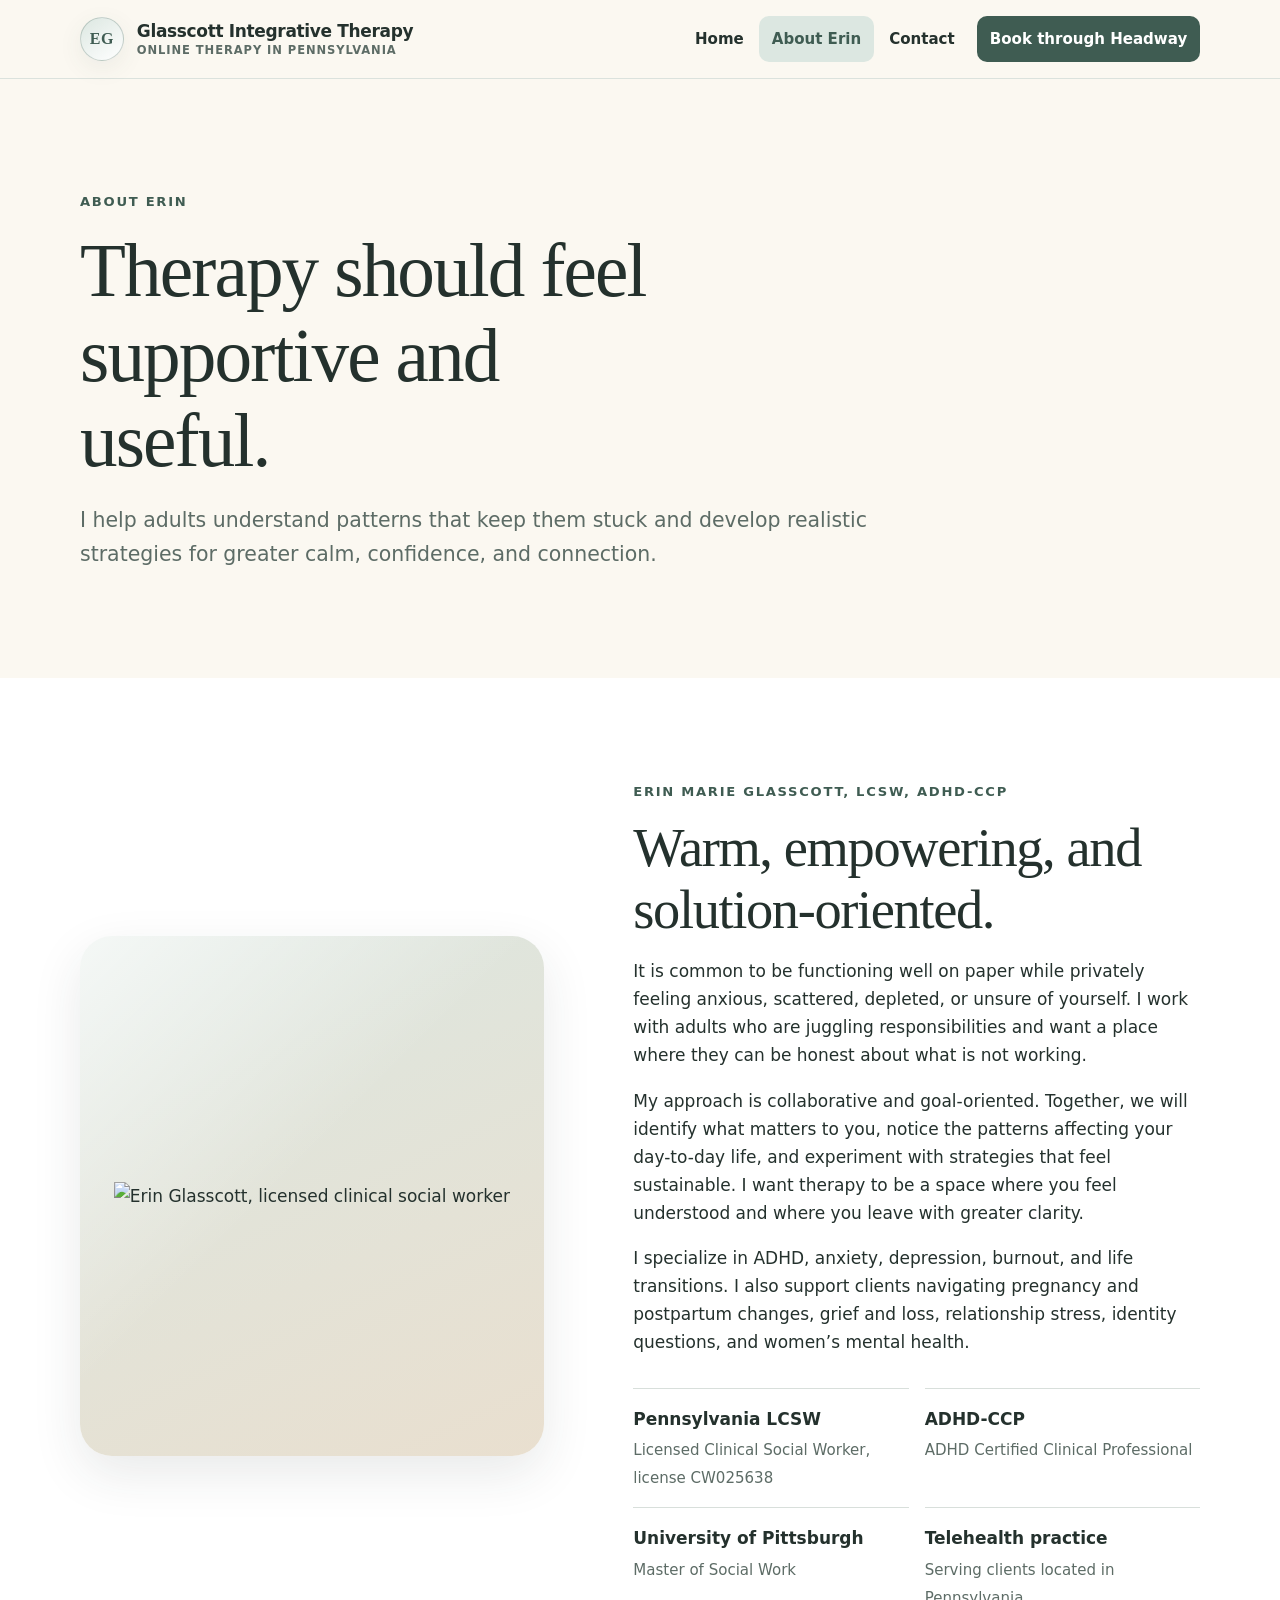
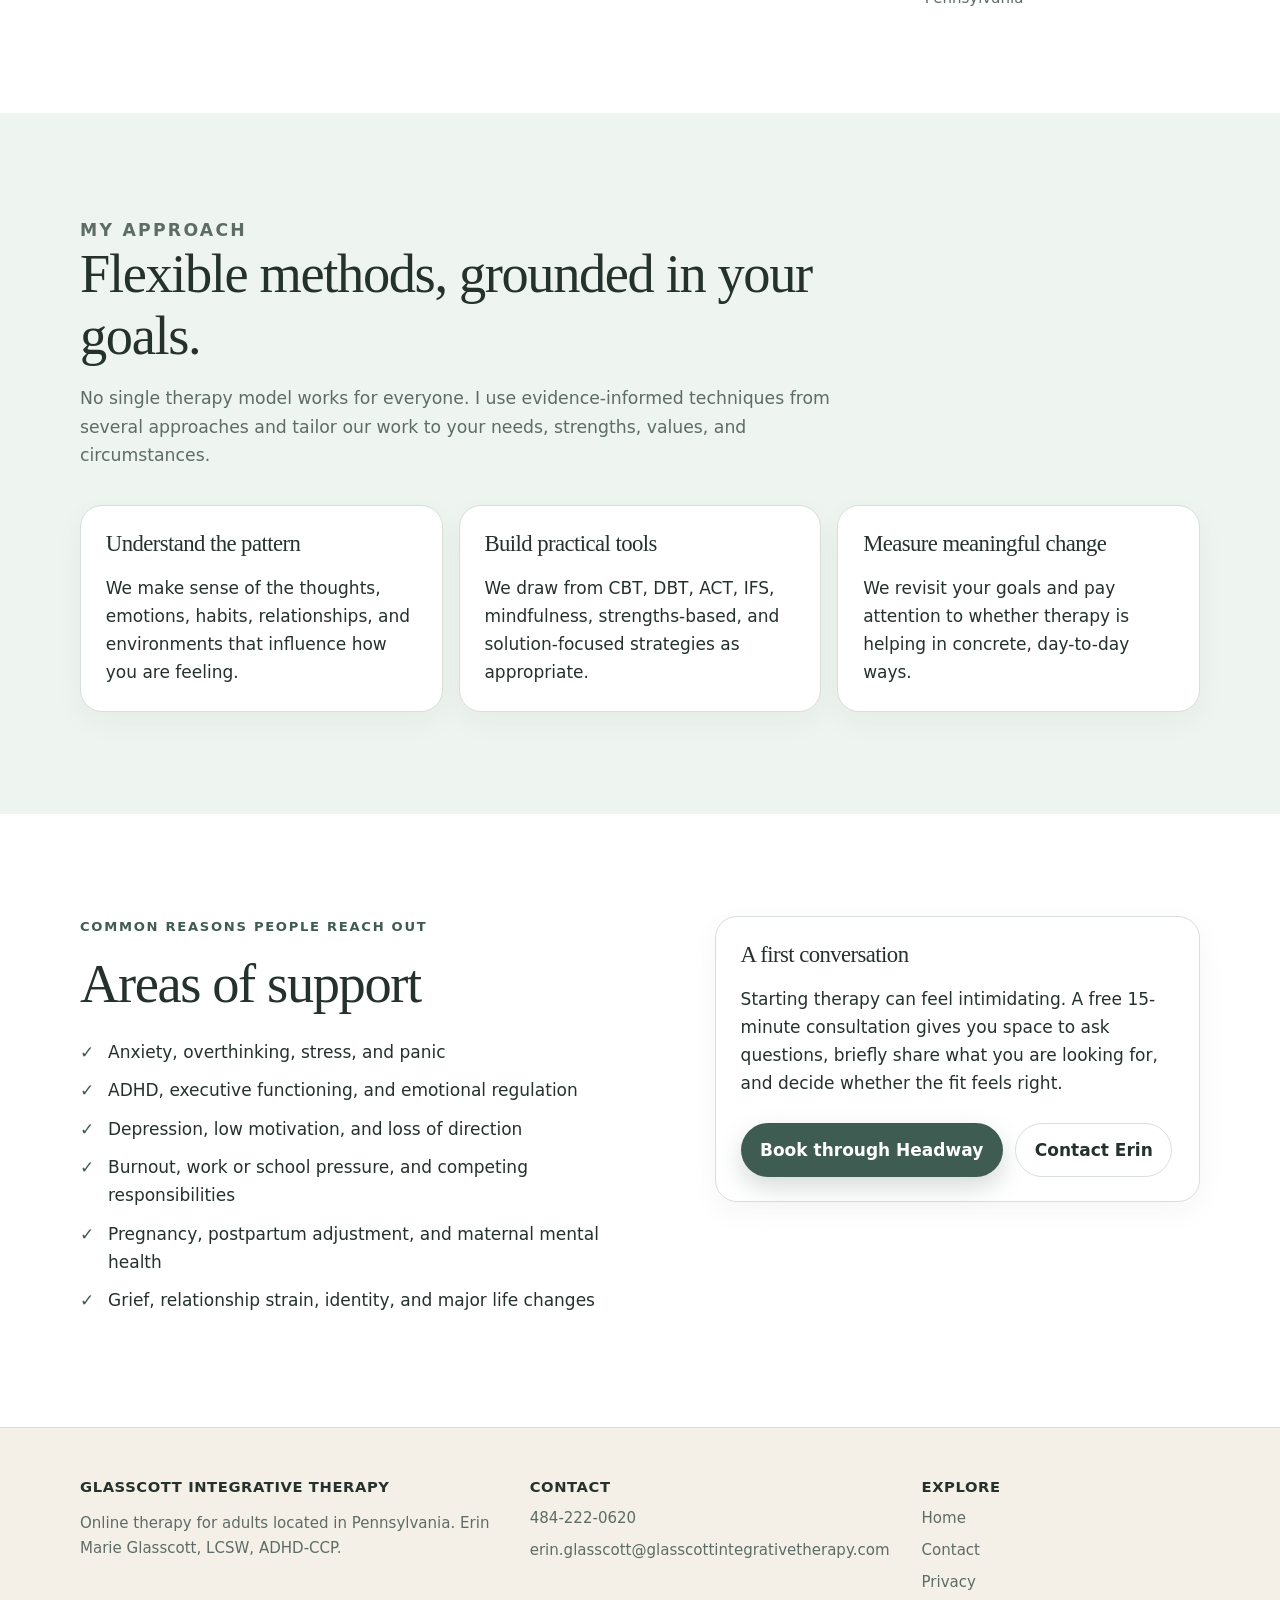
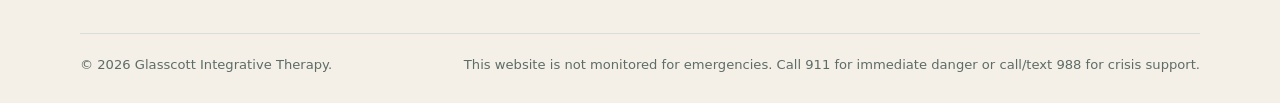
==== commit c796bf5d: "Update headshot image in about.html" ====
--- a/about.html
+++ b/about.html
@@ -41,7 +41,7 @@
     <section class="section section-white">
       <div class="container split">
        <div class="portrait-placeholder">
-  <img src="Erin-headshot2.jpg" alt="Erin Glasscott, licensed clinical social worker">
+  <img src="erin-about.jpg" alt="Erin Glasscott, licensed clinical social worker">
 </div>
         <div class="bio-copy">
           <p class="eyebrow">Erin Marie Glasscott, LCSW, ADHD-CCP</p>
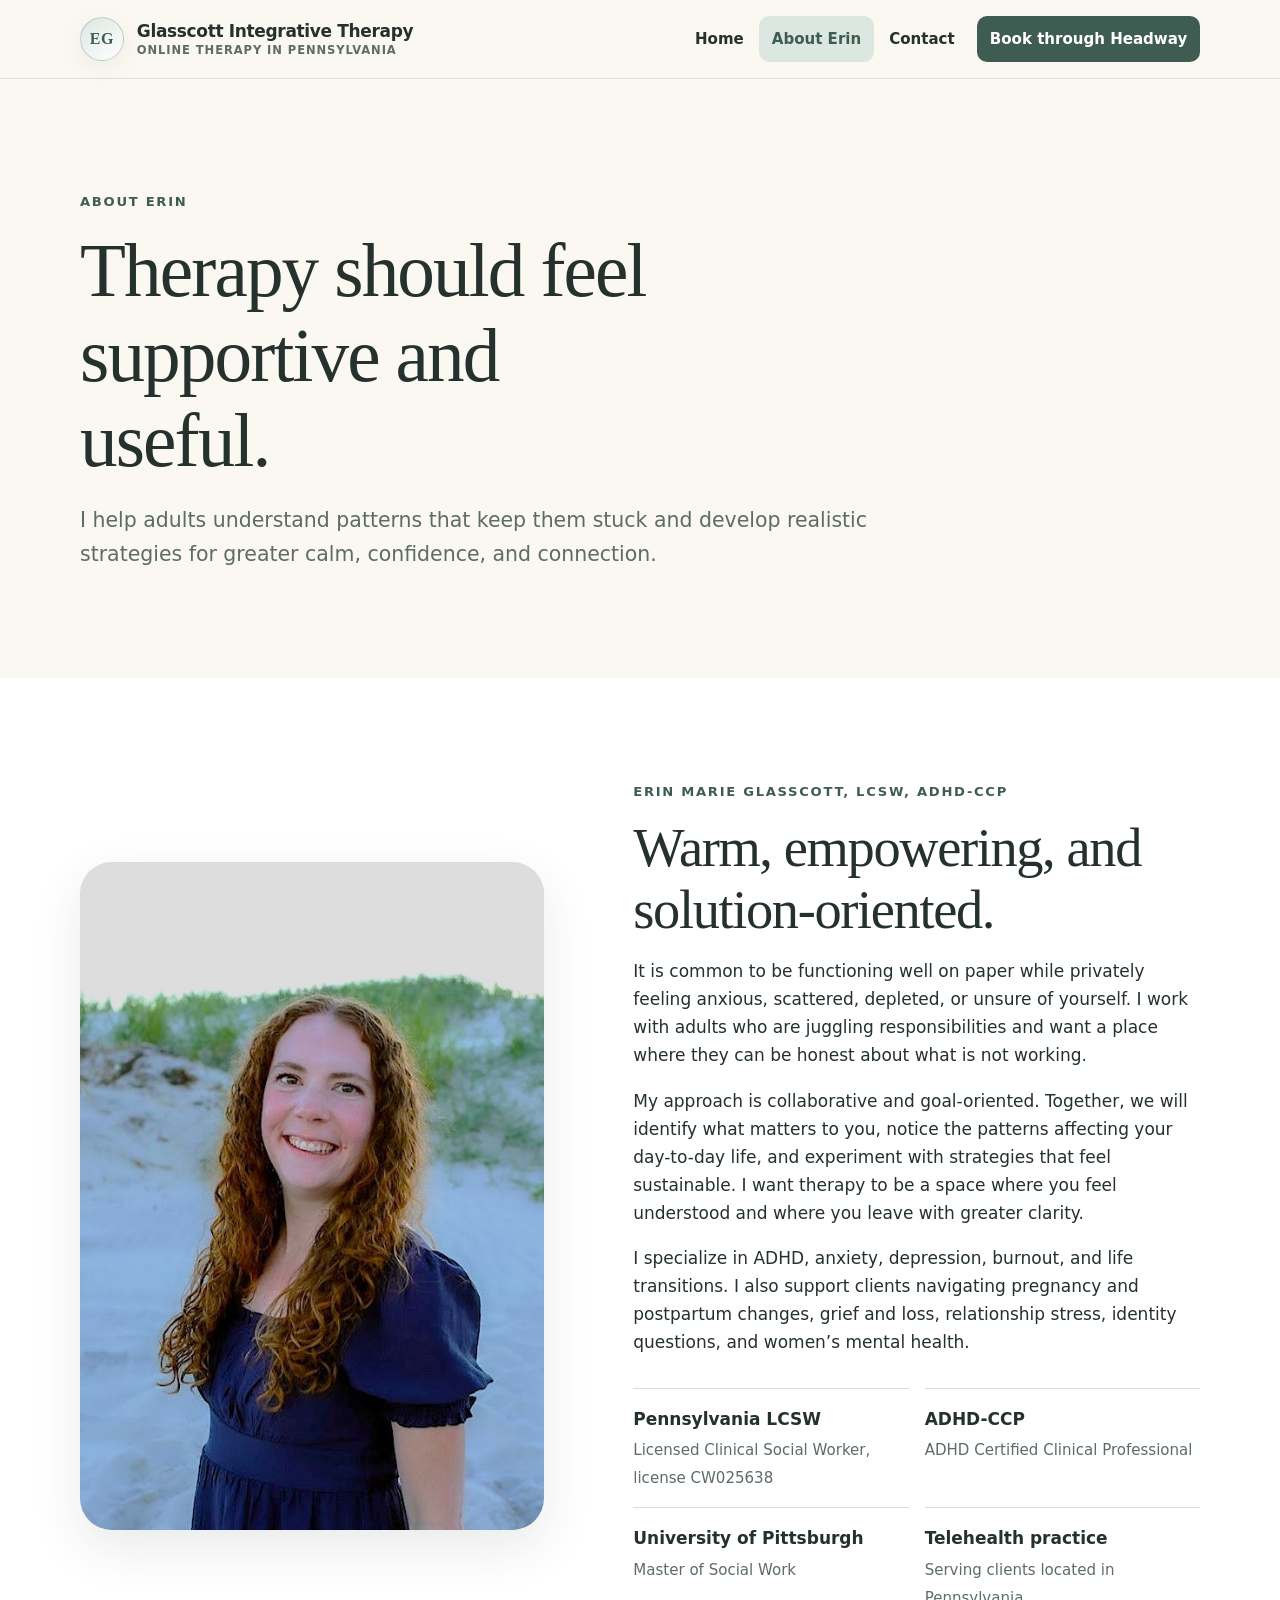
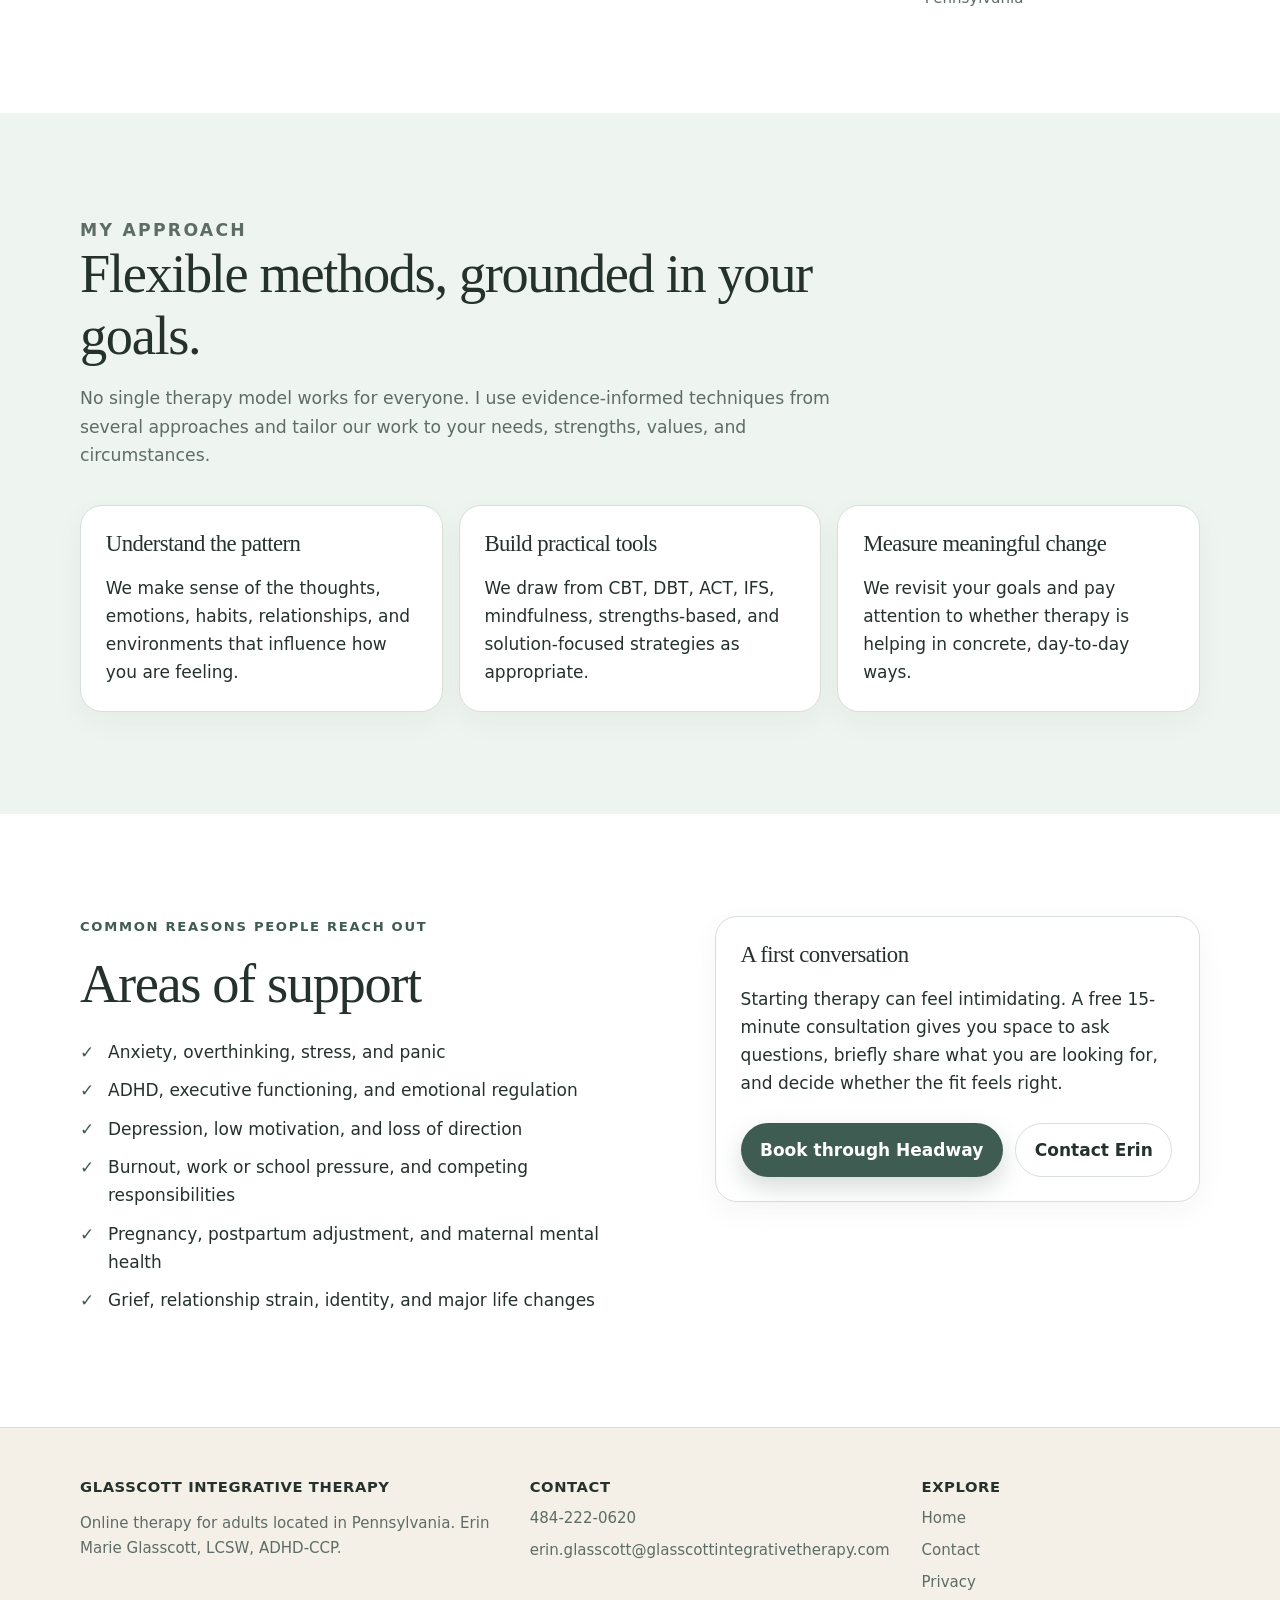
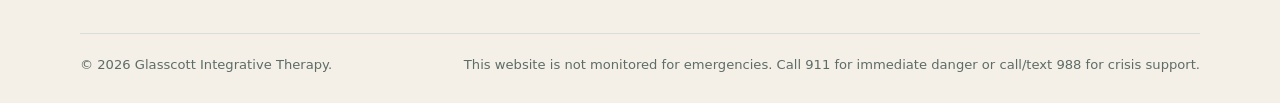
==== commit 251eff19: "Fix image source path in about.html" ====
--- a/about.html
+++ b/about.html
@@ -41,7 +41,7 @@
     <section class="section section-white">
       <div class="container split">
        <div class="portrait-placeholder">
-  <img src="erin-about.jpg" alt="Erin Glasscott, licensed clinical social worker">
+  <img src="Erin-about.jpg" alt="Erin Glasscott, licensed clinical social worker">
 </div>
         <div class="bio-copy">
           <p class="eyebrow">Erin Marie Glasscott, LCSW, ADHD-CCP</p>
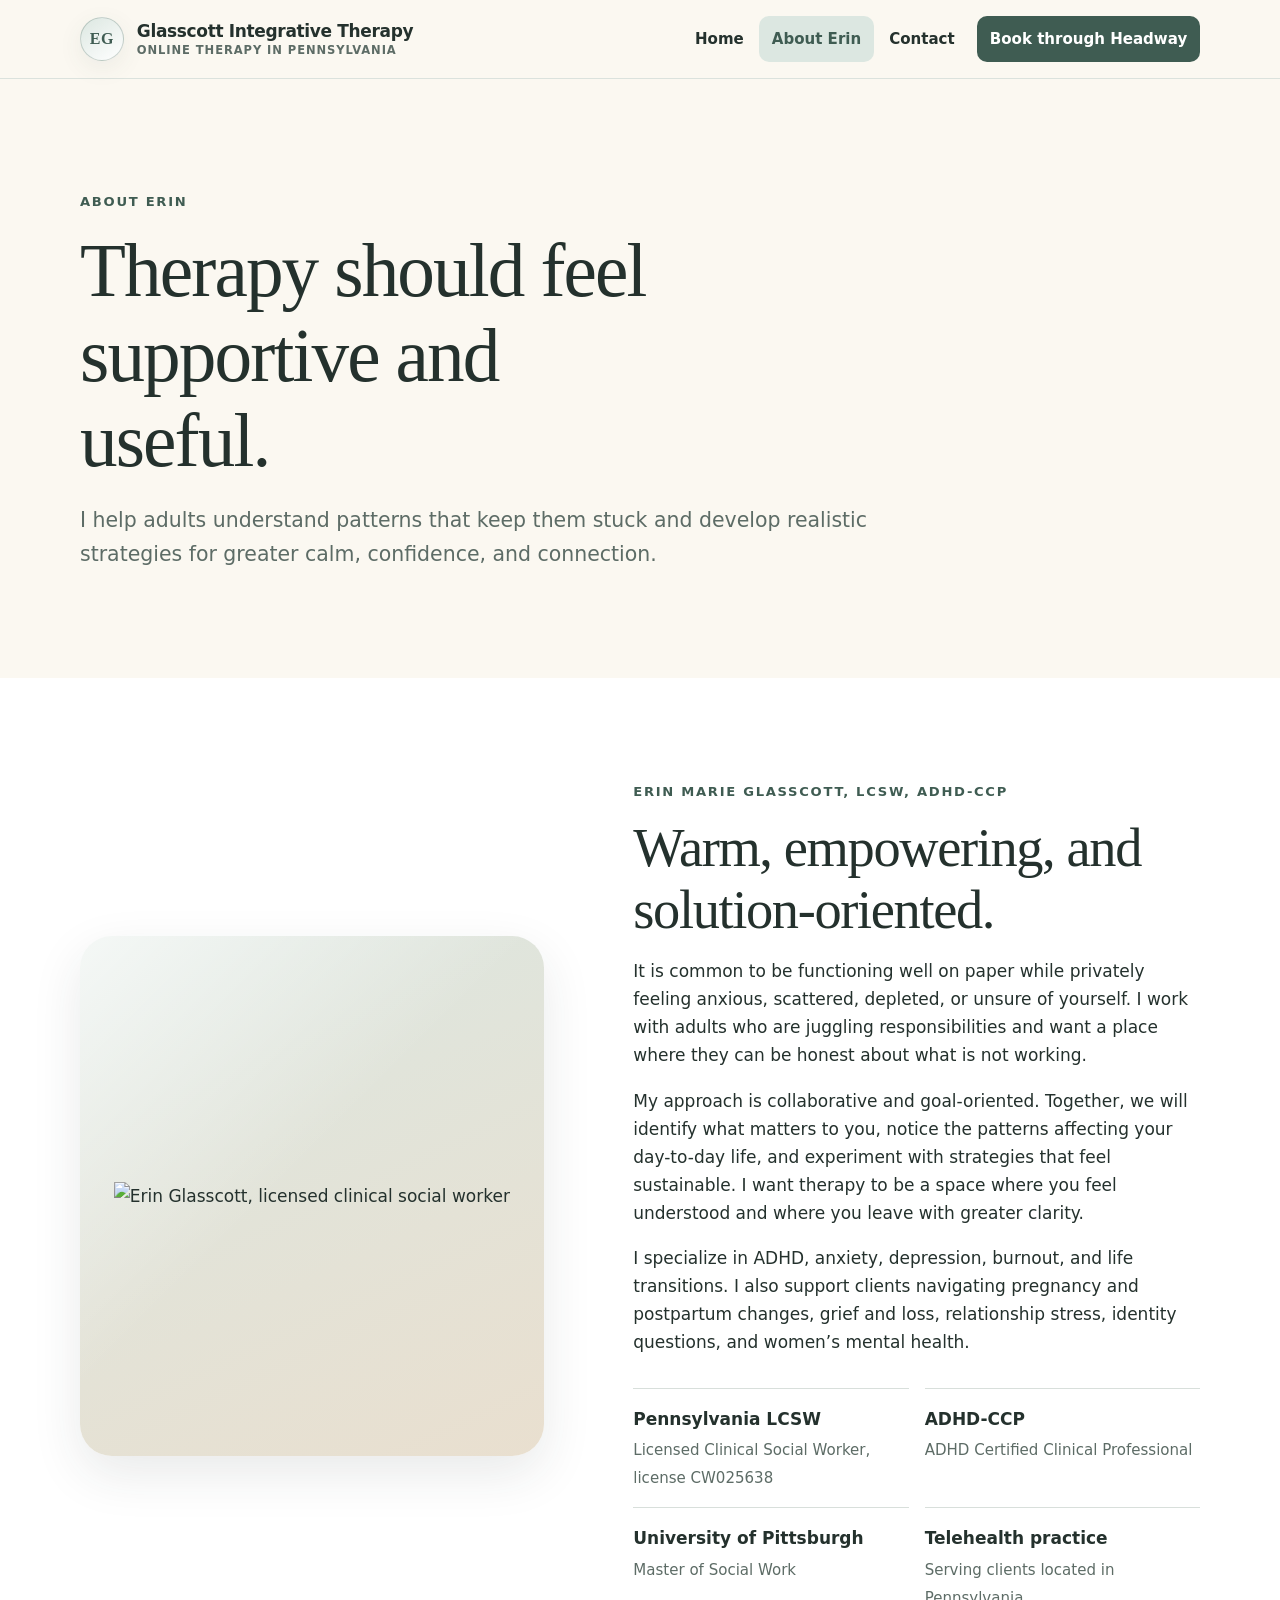
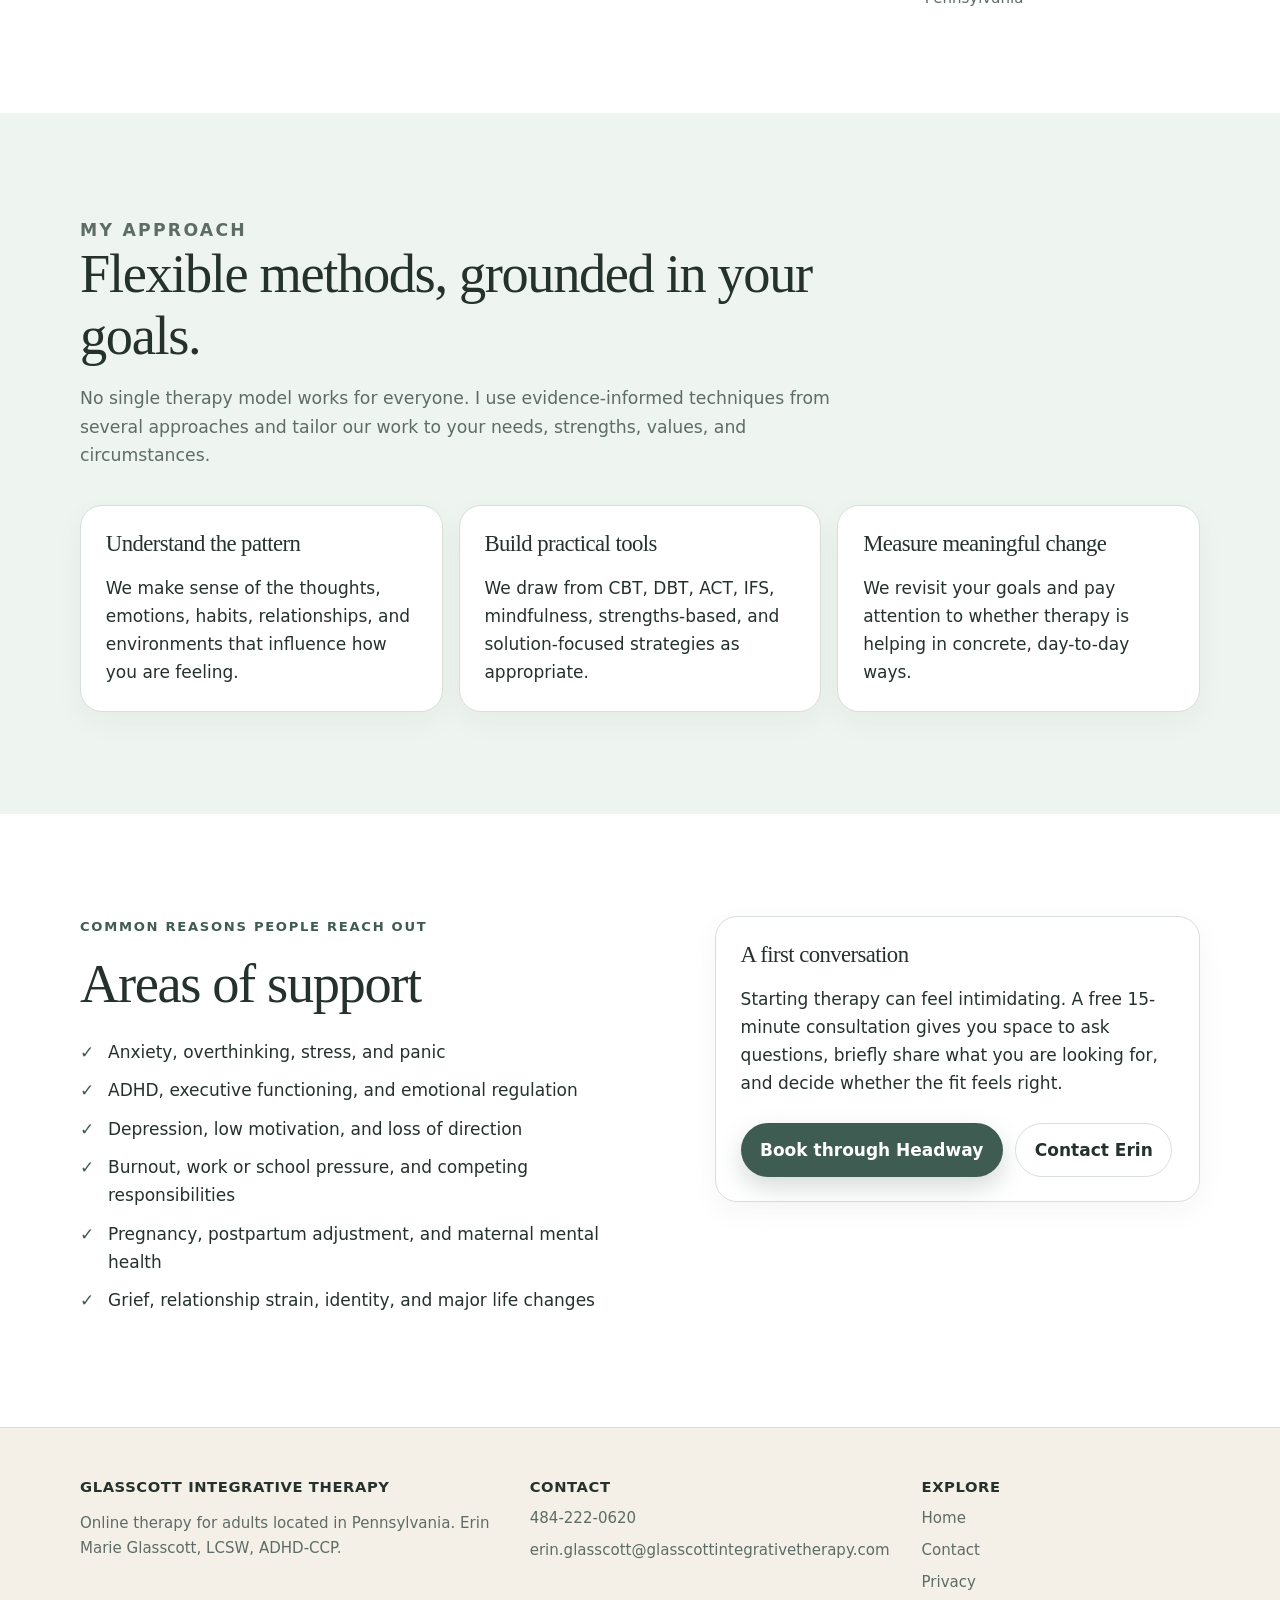
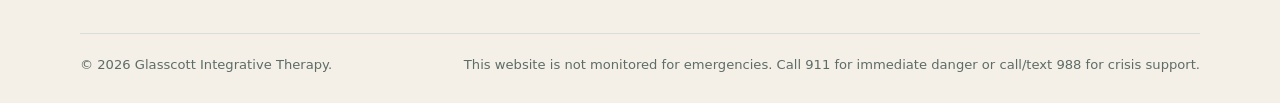
==== commit 9b46769d: "Update image source in about.html" ====
--- a/about.html
+++ b/about.html
@@ -41,7 +41,7 @@
     <section class="section section-white">
       <div class="container split">
        <div class="portrait-placeholder">
-  <img src="Erin-about.jpg" alt="Erin Glasscott, licensed clinical social worker">
+  <img src="Eri-about.jpg" alt="Erin Glasscott, licensed clinical social worker">
 </div>
         <div class="bio-copy">
           <p class="eyebrow">Erin Marie Glasscott, LCSW, ADHD-CCP</p>
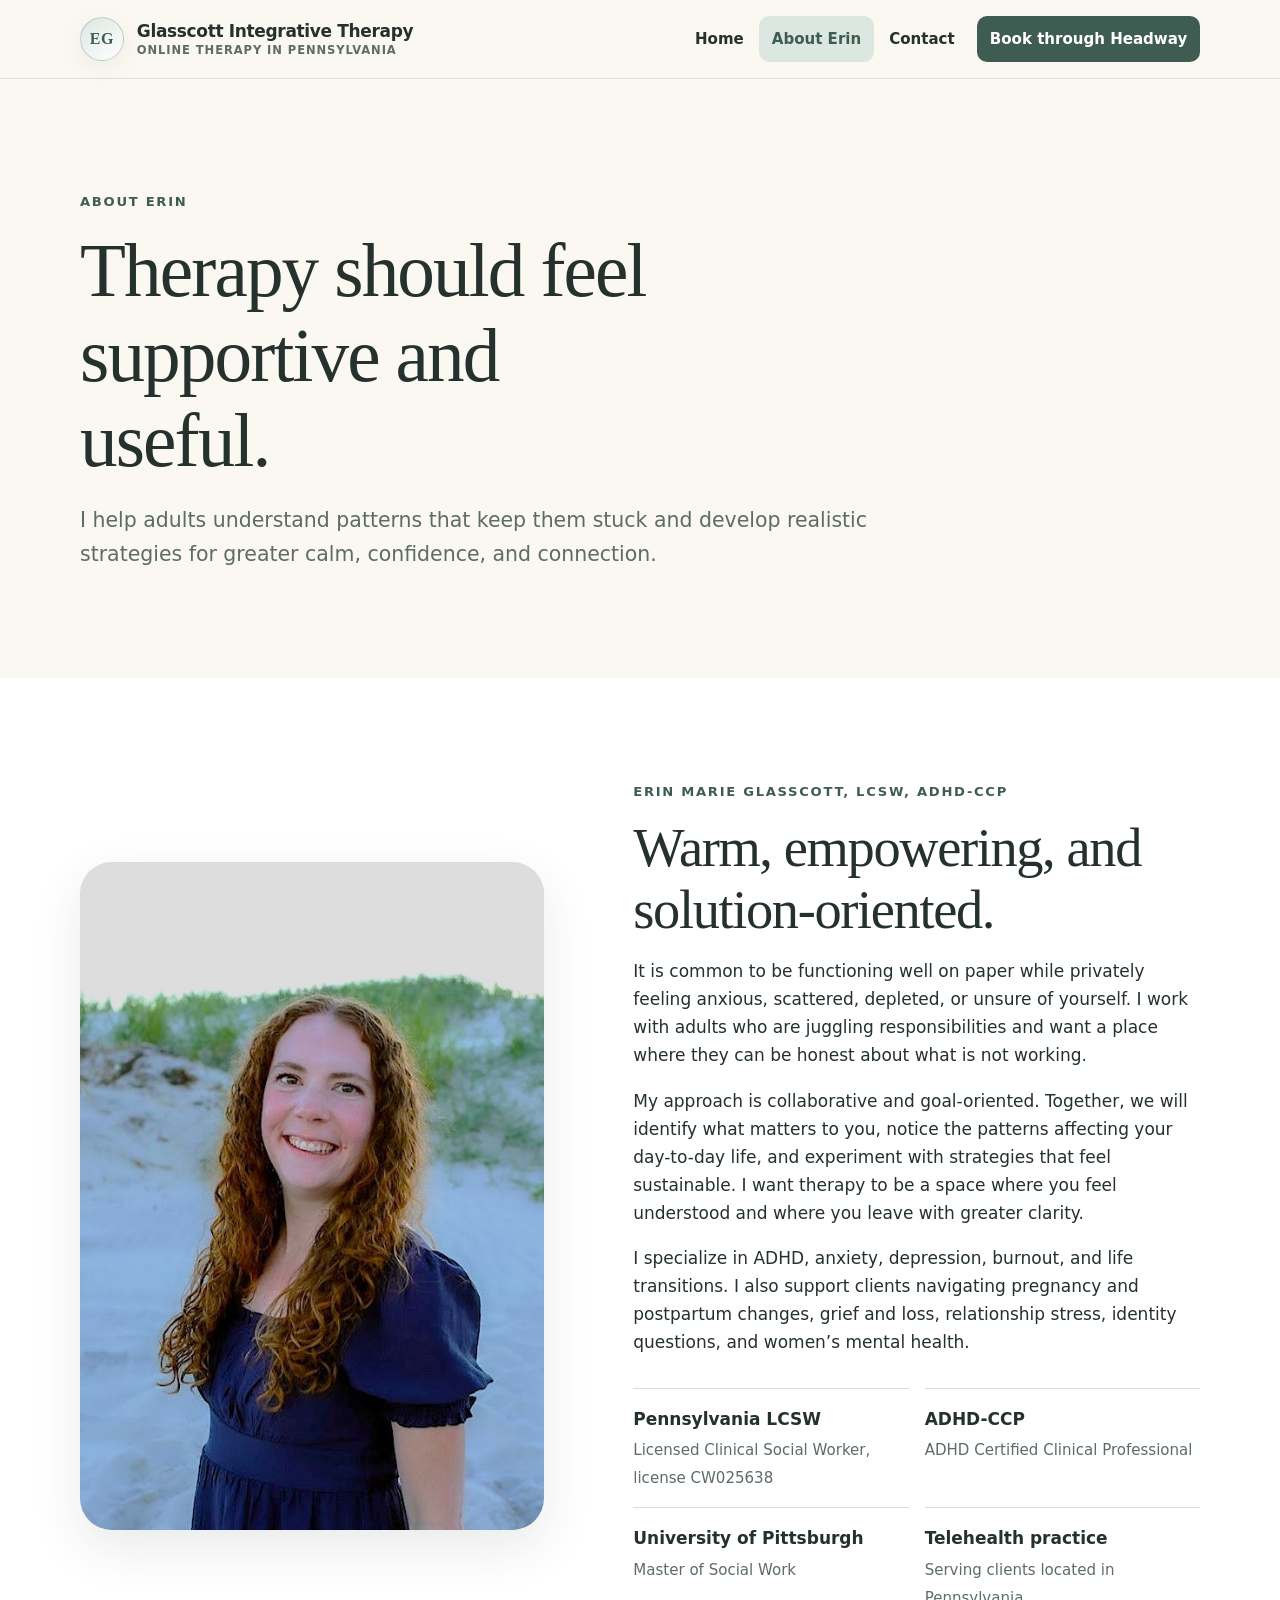
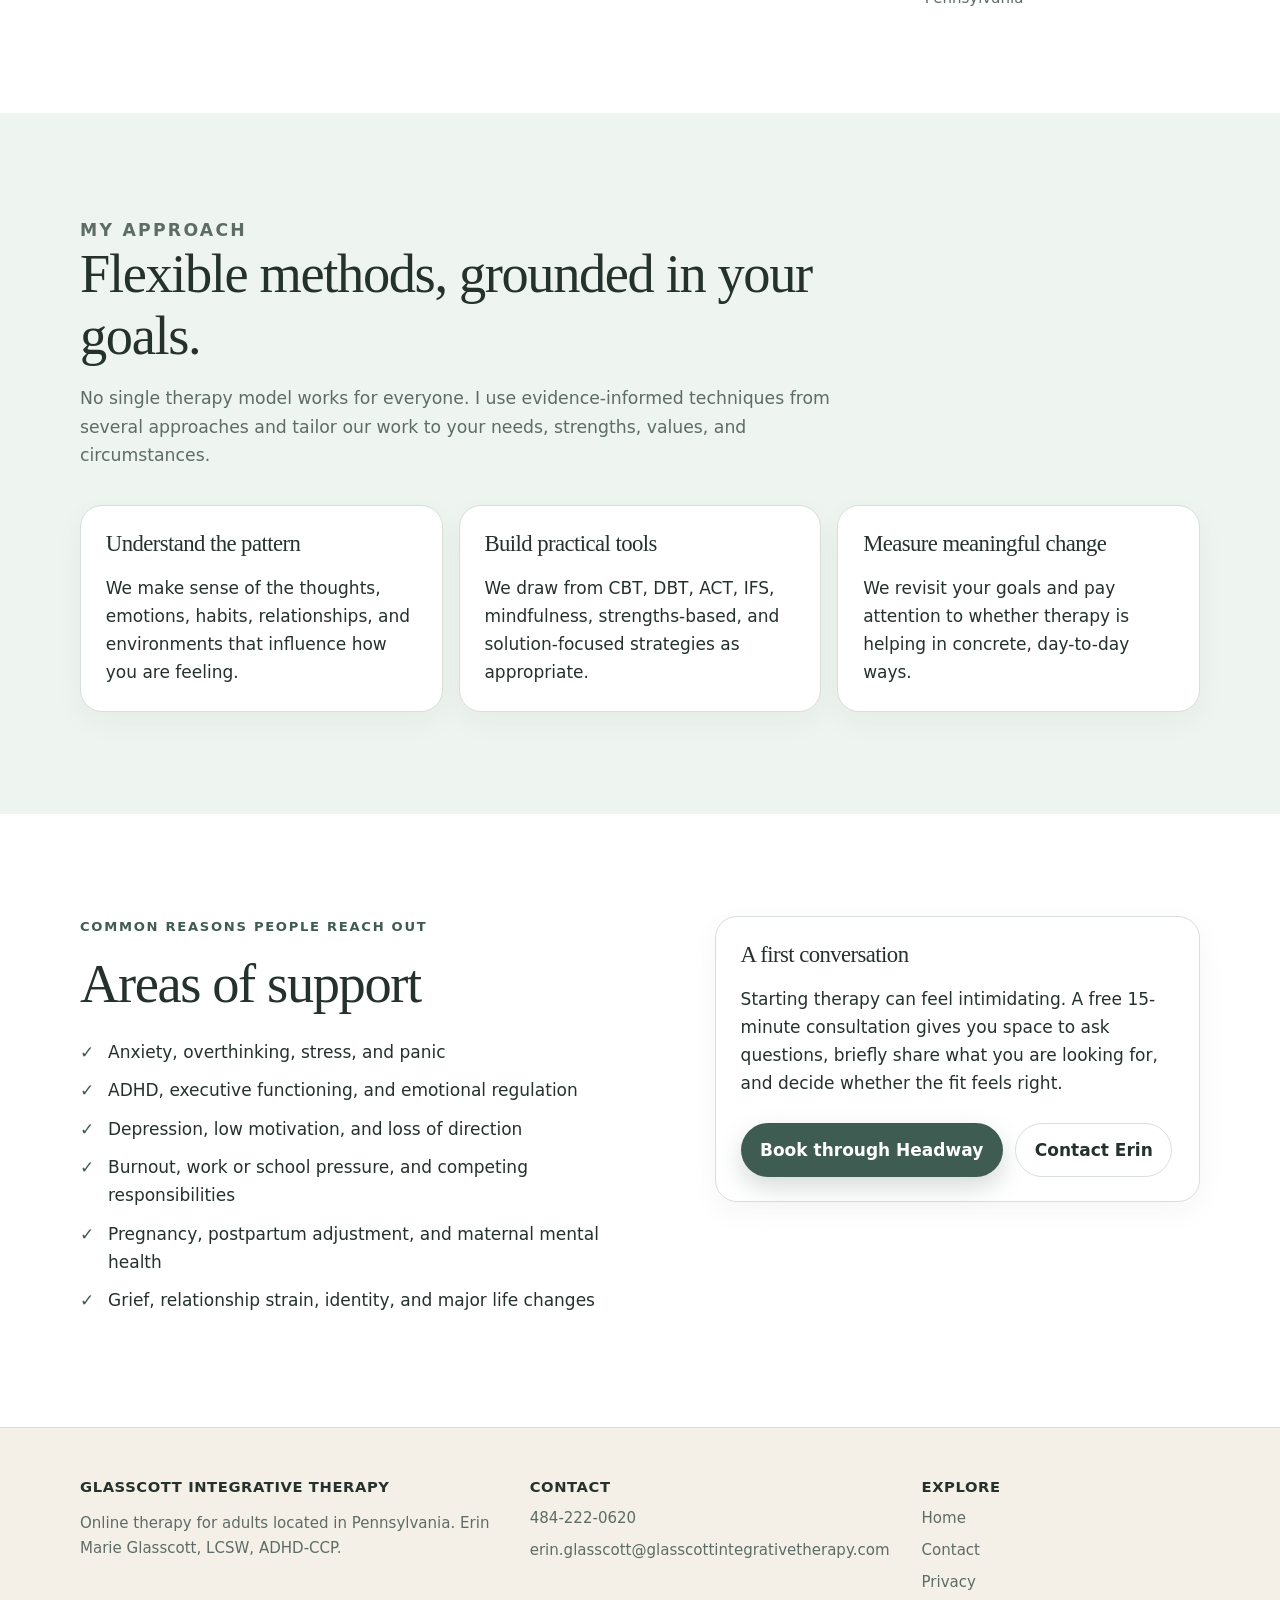
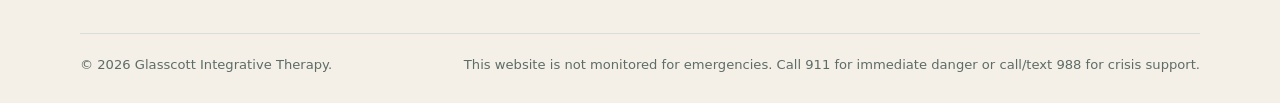
==== commit 61369cbe: "Fix image source for Erin's about section" ====
--- a/about.html
+++ b/about.html
@@ -41,7 +41,7 @@
     <section class="section section-white">
       <div class="container split">
        <div class="portrait-placeholder">
-  <img src="Eri-about.jpg" alt="Erin Glasscott, licensed clinical social worker">
+  <img src="Erin-about.jpg" alt="Erin Glasscott, licensed clinical social worker">
 </div>
         <div class="bio-copy">
           <p class="eyebrow">Erin Marie Glasscott, LCSW, ADHD-CCP</p>
